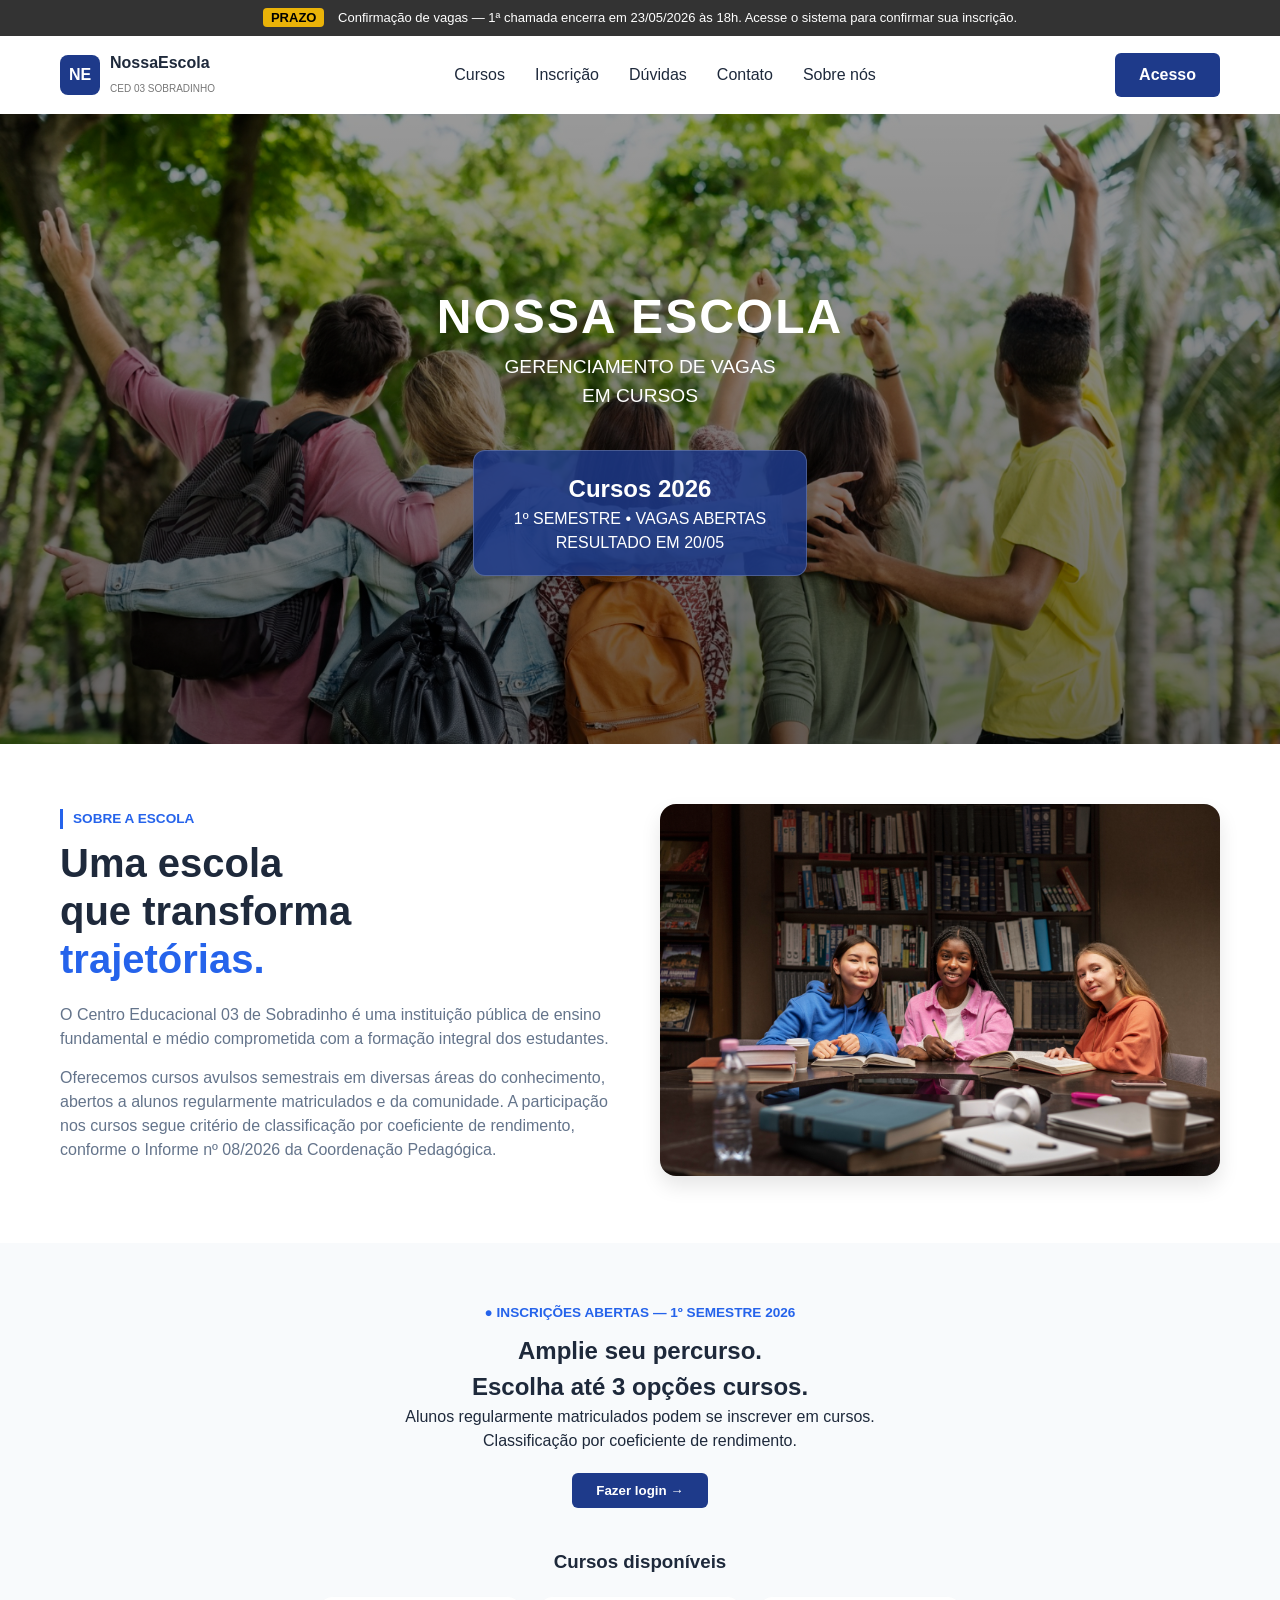
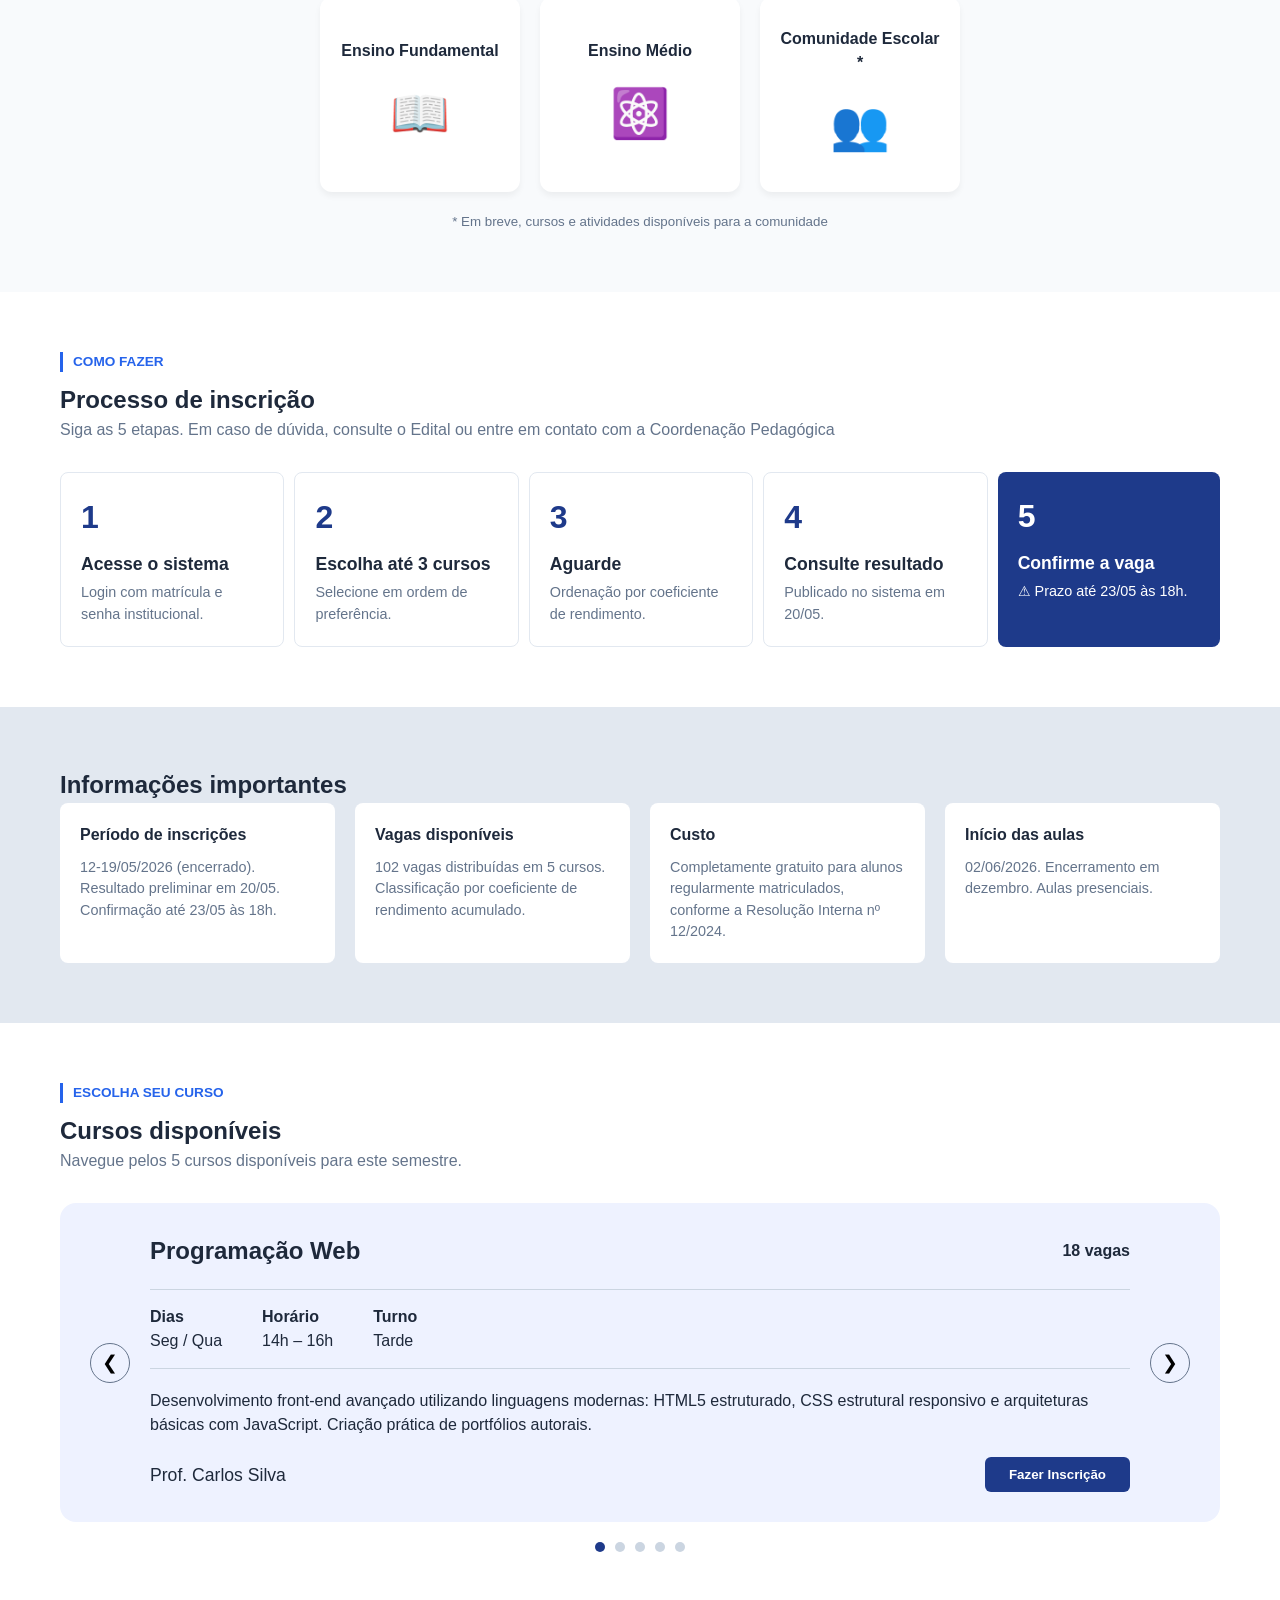
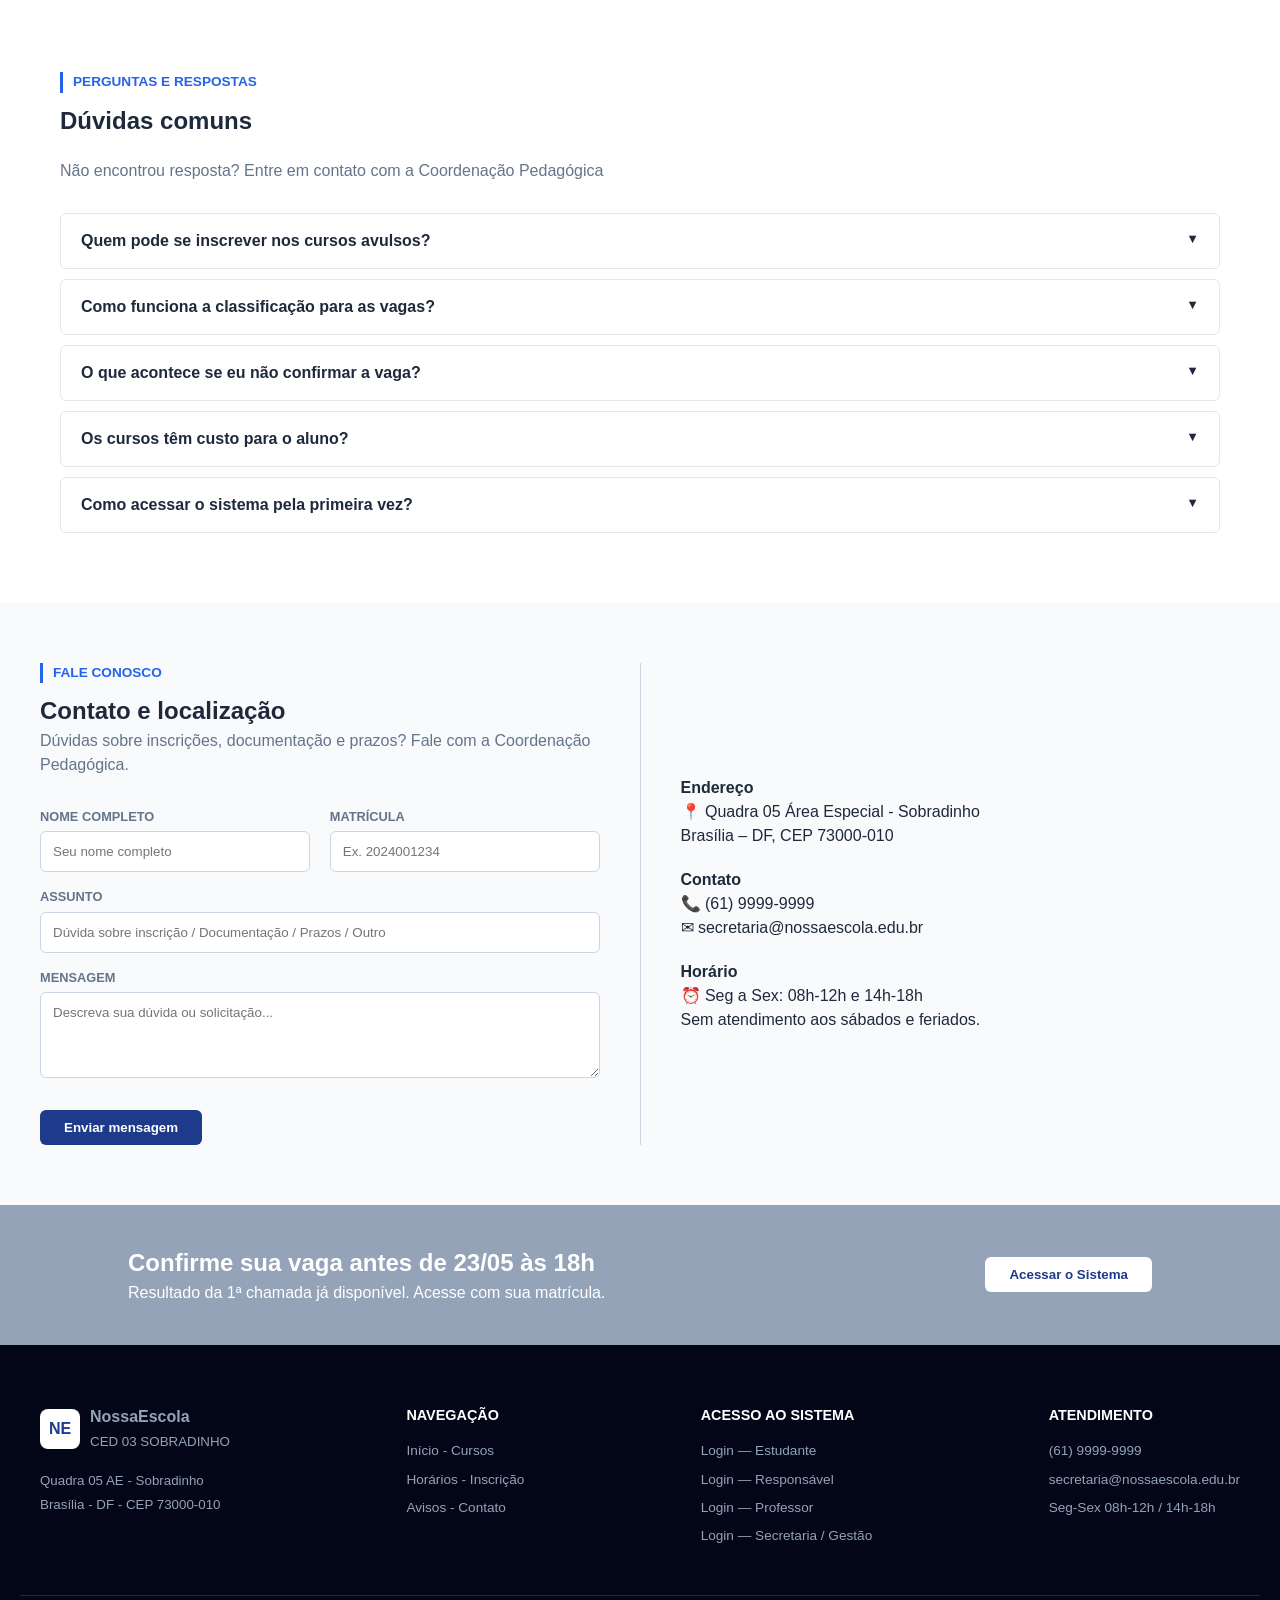
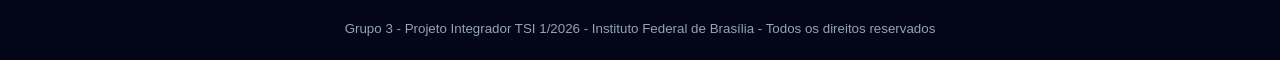
==== index.html @ 869d3a52 "Add files via upload" ====
<!DOCTYPE html>
<html lang="pt-BR">
<head>
    <meta charset="UTF-8">
    <meta name="viewport" content="width=device-width, initial-scale=1.0">
    <title>Nossa Escola - Landing Page</title>
    <link rel="stylesheet" href="style.css">
</head>
<body>

    <div class="aviso-topo">
        <span class="badge-amarelo">PRAZO</span> Confirmação de vagas — 1ª chamada encerra em 23/05/2026 às 18h. Acesse o sistema para confirmar sua inscrição.
    </div>

    <nav class="menu-geral">
        <div class="logo">
            <div class="logo-icone">NE</div>
            <div class="logo-texto">
                <strong>NossaEscola</strong><br>
                <small class="logo-subtexto">CED 03 SOBRADINHO</small>
            </div>
        </div>
        
        <ul class="menu-principal">
            <li><a href="#">Cursos</a></li>
            <li><a href="#">Inscrição</a></li>
            <li><a href="#">Dúvidas</a></li>
            <li><a href="#">Contato</a></li>
            <li><a href="#">Sobre nós</a></li>
        </ul>
        
        <a href="login.html" class="botao-primario">Acesso</a>
    </nav>

    <header class="hero">
        <h1 class="hero-titulo">NOSSA ESCOLA</h1>
        <p class="hero-subtitulo">GERENCIAMENTO DE VAGAS<br>EM CURSOS</p>
        
        <div class="hero-card">
            <h2>Cursos 2026</h2>
            <p>1º SEMESTRE • VAGAS ABERTAS<br>RESULTADO EM 20/05</p>
        </div>
    </header>

    <section class="sobre-escola">
        <div class="sobre-texto">
            <span class="tag-secao">SOBRE A ESCOLA</span>
            <h2>Uma escola<br>que transforma<br><span class="texto-azul">trajetórias.</span></h2>
            <p>O Centro Educacional 03 de Sobradinho é uma instituição pública de ensino fundamental e médio comprometida com a formação integral dos estudantes.</p>
            <p>Oferecemos cursos avulsos semestrais em diversas áreas do conhecimento, abertos a alunos regularmente matriculados e da comunidade. A participação nos cursos segue critério de classificação por coeficiente de rendimento, conforme o Informe nº 08/2026 da Coordenação Pedagógica.</p>
        </div>
        <div class="sobre-img">
            <img src="2149257236.jpg" alt="Estudantes na biblioteca">
        </div>
    </section>

    <section class="opcoes-cursos">
        <span class="tag-secao tag-centralizada">● INSCRIÇÕES ABERTAS — 1º SEMESTRE 2026</span>
        <h2>Amplie seu percurso.<br>Escolha até 3 opções cursos.</h2>
        <p>Alunos regularmente matriculados podem se inscrever em cursos.<br>Classificação por coeficiente de rendimento.</p>
        <button class="botao-primario espaco-topo">Fazer login →</button>

        <h3 class="titulo-cursos">Cursos disponíveis</h3>
        <div class="lista-opcoes">
            <div class="card-opcao">
                <p>Ensino Fundamental</p>
                <div class="icone-opcao">📖</div>
            </div>
            <div class="card-opcao">
                <p>Ensino Médio</p>
                <div class="icone-opcao">⚛️</div>
            </div>
            <div class="card-opcao">
                <p>Comunidade Escolar *</p>
                <div class="icone-opcao">👥</div>
            </div>
        </div>
        <small class="nota-rodape">* Em breve, cursos e atividades disponíveis para a comunidade</small>
    </section>

    <section class="processo-inscricao">
        <span class="tag-secao">COMO FAZER</span>
        <h2>Processo de inscrição</h2>
        <p class="subtitulo-secao">Siga as 5 etapas. Em caso de dúvida, consulte o Edital ou entre em contato com a Coordenação Pedagógica</p>
        
        <div class="lista-etapas">
            <div class="card-etapa">
                <h2>1</h2>
                <strong>Acesse o sistema</strong>
                <p>Login com matrícula e senha institucional.</p>
            </div>
            <div class="card-etapa">
                <h2>2</h2>
                <strong>Escolha até 3 cursos</strong>
                <p>Selecione em ordem de preferência.</p>
            </div>
            <div class="card-etapa">
                <h2>3</h2>
                <strong>Aguarde</strong>
                <p>Ordenação por coeficiente de rendimento.</p>
            </div>
            <div class="card-etapa">
                <h2>4</h2>
                <strong>Consulte resultado</strong>
                <p>Publicado no sistema em 20/05.</p>
            </div>
            <div class="card-etapa etapa-destaque">
                <h2>5</h2>
                <strong>Confirme a vaga</strong>
                <p>⚠ Prazo até 23/05 às 18h.</p>
            </div>
        </div>
    </section>

    <section class="info-importantes">
        <div class="container">
            <h2 class="titulo-info">Informações importantes</h2>
            <div class="lista-info">
                <div class="card-info">
                    <strong>Período de inscrições</strong>
                    <p>12-19/05/2026 (encerrado). Resultado preliminar em 20/05. Confirmação até 23/05 às 18h.</p>
                </div>
                <div class="card-info">
                    <strong>Vagas disponíveis</strong>
                    <p>102 vagas distribuídas em 5 cursos. Classificação por coeficiente de rendimento acumulado.</p>
                </div>
                <div class="card-info">
                    <strong>Custo</strong>
                    <p>Completamente gratuito para alunos regularmente matriculados, conforme a Resolução Interna nº 12/2024.</p>
                </div>
                <div class="card-info">
                    <strong>Início das aulas</strong>
                    <p>02/06/2026. Encerramento em dezembro. Aulas presenciais.</p>
                </div>
            </div>
        </div>
    </section>

    <section class="cursos-disponiveis">
        <span class="tag-secao">ESCOLHA SEU CURSO</span>
        <h2>Cursos disponíveis</h2>
        <p class="subtitulo-secao">Navegue pelos 5 cursos disponíveis para este semestre.</p>

        <div class="carrossel">
            <button class="botao-circular">❮</button>
            
            <div class="detalhe-curso">
                <div class="cabecalho-curso">
                    <h2>Programação Web</h2>
                    <strong>18 vagas</strong>
                </div>
                
                <div class="info-tecnica">
                    <div class="info-item">
                        <strong>Dias</strong>
                        <p>Seg / Qua</p>
                    </div>
                    <div class="info-item">
                        <strong>Horário</strong>
                        <p>14h – 16h</p>
                    </div>
                    <div class="info-item">
                        <strong>Turno</strong>
                        <p>Tarde</p>
                    </div>
                </div>

                <p class="descricao-curso">Desenvolvimento front-end avançado utilizando linguagens modernas: HTML5 estruturado, CSS estrutural responsivo e arquiteturas básicas com JavaScript. Criação prática de portfólios autorais.</p>
                
                <div class="rodape-curso">
                    <span class="nome-professor">Prof. Carlos Silva</span>
                    <button class="botao-primario">Fazer Inscrição</button>
                </div>
            </div>

            <button class="botao-circular">❯</button>
        </div>
        
        <div class="carrossel-pontos">
            <span class="ponto ativo"></span>
            <span class="ponto"></span>
            <span class="ponto"></span>
            <span class="ponto"></span>
            <span class="ponto"></span>
        </div>
    </section>

    <section class="duvidas-comuns">
        <span class="tag-secao">PERGUNTAS E RESPOSTAS</span>
        <h2 class="titulo-duvidas">Dúvidas comuns</h2>
        <p class="subtitulo-secao">Não encontrou resposta? Entre em contato com a Coordenação Pedagógica</p>

        <div class="lista-duvidas">
            <details>
                <summary>Quem pode se inscrever nos cursos avulsos?</summary>
                <p>Alunos regularmente matriculados em qualquer curso do Instituto, desde que cumpridos os pré-requisitos de cada disciplina.</p>
            </details>
            <details>
                <summary>Como funciona a classificação para as vagas?</summary>
                <p>A classificação é baseada no coeficiente de rendimento do estudante.</p>
            </details>
            <details>
                <summary>O que acontece se eu não confirmar a vaga?</summary>
                <p>A vaga será repassada para o próximo aluno na lista de espera.</p>
            </details>
            <details>
                <summary>Os cursos têm custo para o aluno?</summary>
                <p>Não, são totalmente gratuitos.</p>
            </details>
            <details>
                <summary>Como acessar o sistema pela primeira vez?</summary>
                <p>Utilize sua matrícula e a senha padrão fornecida pela secretaria.</p>
            </details>
        </div>
    </section>

    <section class="secao-contato">
        <div class="contato-container">
            <div class="formulario-contato">
                <span class="tag-secao">FALE CONOSCO</span>
                <h2>Contato e localização</h2>
                <p class="subtitulo-secao">Dúvidas sobre inscrições, documentação e prazos? Fale com a Coordenação Pedagógica.</p>
                
                <form>
                    <div class="linha-dupla">
                        <div class="campo">
                            <label>NOME COMPLETO</label>
                            <input type="text" placeholder="Seu nome completo">
                        </div>
                        <div class="campo">
                            <label>MATRÍCULA</label>
                            <input type="text" placeholder="Ex. 2024001234">
                        </div>
                    </div>
                    
                    <div class="campo">
                        <label>ASSUNTO</label>
                        <input type="text" placeholder="Dúvida sobre inscrição / Documentação / Prazos / Outro">
                    </div>
                    
                    <div class="campo">
                        <label>MENSAGEM</label>
                        <textarea rows="4" placeholder="Descreva sua dúvida ou solicitação..."></textarea>
                    </div>
                    
                    <button type="button" class="botao-primario botao-enviar">Enviar mensagem</button>
                </form>
            </div>
            
            <div class="endereco-contato">
                <strong>Endereço</strong>
                <p>📍 Quadra 05 Área Especial - Sobradinho<br>Brasília – DF, CEP 73000-010</p>
                
                <strong class="espaco-topo">Contato</strong>
                <p>📞 (61) 9999-9999<br>✉ secretaria@nossaescola.edu.br</p>
                
                <strong class="espaco-topo">Horário</strong>
                <p>⏰ Seg a Sex: 08h-12h e 14h-18h<br>Sem atendimento aos sábados e feriados.</p>
            </div>
        </div>
    </section>

    <div class="chamada-final">
        <div class="chamada-texto">
            <h2>Confirme sua vaga antes de 23/05 às 18h</h2>
            <p>Resultado da 1ª chamada já disponível. Acesse com sua matrícula.</p>
        </div>
        <button class="botao-branco">Acessar o Sistema</button>
    </div>

    <footer class="rodape-principal">
        <div class="rodape-container">
            <div class="rodape-marca">
                <div class="logo">
                    <div class="logo-icone icone-branco">NE</div>
                    <div class="logo-texto">
                        <strong>NossaEscola</strong><br>
                        <small>CED 03 SOBRADINHO</small>
                    </div>
                </div>
                <p class="endereco-rodape"><small>Quadra 05 AE - Sobradinho<br>Brasília - DF - CEP 73000-010</small></p>
            </div>
            
            <div class="rodape-links">
                <strong>NAVEGAÇÃO</strong>
                <ul>
                    <li><a href="#">Início - Cursos</a></li>
                    <li><a href="#">Horários - Inscrição</a></li>
                    <li><a href="#">Avisos - Contato</a></li>
                </ul>
            </div>

            <div class="rodape-links">
                <strong>ACESSO AO SISTEMA</strong>
                <ul>
                    <li><a href="#">Login — Estudante</a></li>
                    <li><a href="#">Login — Responsável</a></li>
                    <li><a href="#">Login — Professor</a></li>
                    <li><a href="#">Login — Secretaria / Gestão</a></li>
                </ul>
            </div>

            <div class="rodape-links">
                <strong>ATENDIMENTO</strong>
                <ul>
                    <li>(61) 9999-9999</li>
                    <li>secretaria@nossaescola.edu.br</li>
                    <li>Seg-Sex 08h-12h / 14h-18h</li>
                </ul>
            </div>
        </div>
        <div class="rodape-direitos">
            <small>Grupo 3 - Projeto Integrador TSI 1/2026 - Instituto Federal de Brasília - Todos os direitos reservados</small>
        </div>
    </footer>

</body>
</html>
---- style.css ----
/* =========================================
   RESET E CONFIGURAÇÕES GERAIS
========================================= */
* {
    margin: 0;
    padding: 0;
    box-sizing: border-box;
    font-family: 'Segoe UI', Roboto, Helvetica, Arial, sans-serif;
}

:root {
    --azul-primario: #1e3a8a;
    --azul-destaque: #2563eb;
    --fundo-claro: #f8fafc;
    --fundo-cinza: #e2e8f0;
    --texto-escuro: #1e293b;
    --texto-suave: #64748b;
    --branco: #ffffff;
}

body {
    background-color: var(--branco);
    color: var(--texto-escuro);
    line-height: 1.5;
}

/* Utilitários Básicos de Texto e Contêiner */
.container {
    max-width: 1200px;
    margin: 0 auto;
    padding: 0 20px;
}
.texto-azul { color: var(--azul-destaque); }
.espaco-topo { margin-top: 20px; }
.subtitulo-secao { margin-bottom: 30px; color: var(--texto-suave); }

/* =========================================
   BOTÕES E TAGS
========================================= */
.botao-primario {
    background-color: var(--azul-primario);
    color: var(--branco);
    padding: 10px 24px;
    border-radius: 6px;
    border: none;
    font-weight: bold;
    cursor: pointer;
    text-decoration: none;
    display: inline-block;
}

.botao-branco {
    background-color: var(--branco);
    color: var(--azul-primario);
    padding: 10px 24px;
    border-radius: 6px;
    border: none;
    font-weight: bold;
    cursor: pointer;
}

.tag-secao {
    display: block;
    color: var(--azul-destaque);
    font-weight: bold;
    font-size: 0.85rem;
    margin-bottom: 10px;
    text-transform: uppercase;
    border-left: 3px solid var(--azul-destaque);
    padding-left: 10px;
}
.tag-centralizada {
    border-left: none;
    padding-left: 0;
    text-align: center;
}

/* =========================================
   CABEÇALHO E NAVBAR
========================================= */
.aviso-topo {
    background-color: #333;
    color: white;
    text-align: center;
    padding: 8px;
    font-size: 13px;
}
.badge-amarelo {
    background-color: #eab308;
    color: #000;
    padding: 2px 8px;
    border-radius: 4px;
    font-weight: bold;
    margin-right: 10px;
}

.menu-geral {
    display: flex;
    justify-content: space-between;
    align-items: center;
    max-width: 1200px;
    margin: 0 auto;
    padding: 15px 20px;
}

.logo {
    display: flex;
    align-items: center;
    gap: 10px;
}
.logo-icone {
    background-color: var(--azul-primario);
    color: white;
    font-weight: bold;
    width: 40px;
    height: 40px;
    display: flex;
    align-items: center;
    justify-content: center;
    border-radius: 8px;
}
.icone-branco {
    background-color: var(--branco);
    color: var(--azul-primario);
}
.logo-subtexto {
    font-size: 10px;
    color: #777;
}

.menu-principal {
    display: flex;
    gap: 30px;
    list-style: none;
}
.menu-principal a {
    text-decoration: none;
    color: var(--texto-escuro);
    font-weight: 500;
}
.menu-principal a:hover {
    color: var(--azul-destaque);
}

/* =========================================
   HERO SECTION
========================================= */
.hero {
    background: linear-gradient(rgba(0,0,0,0.4), rgba(0,0,0,0.6)), url('46877.jpg') no-repeat center center/cover;
    height: 70vh;
    color: var(--branco);
    display: flex;
    flex-direction: column;
    align-items: center;
    justify-content: center;
    text-align: center;
    padding: 0 20px;
}
.hero-titulo {
    font-size: 3rem;
    font-weight: 800;
    letter-spacing: 2px;
}
.hero-subtitulo {
    font-size: 1.2rem;
    margin-bottom: 40px;
    font-weight: 500;
}
.hero-card {
    background-color: rgba(30, 58, 138, 0.85);
    padding: 20px 40px;
    border-radius: 12px;
    border: 1px solid rgba(255,255,255,0.2);
    display: flex;
    flex-direction: column;
    align-items: center;
}

/* =========================================
   SOBRE A ESCOLA
========================================= */
.sobre-escola {
    display: flex;
    align-items: center;
    gap: 40px;
    padding: 60px 20px;
    max-width: 1200px;
    margin: 0 auto;
}
.sobre-texto { flex: 1; }
.sobre-img { flex: 1; }
.sobre-texto h2 { font-size: 2.5rem; line-height: 1.2; margin-bottom: 20px; }
.sobre-texto p { margin-bottom: 15px; color: var(--texto-suave); }
.sobre-img img { width: 100%; border-radius: 16px; box-shadow: 0 10px 20px rgba(0,0,0,0.1); }

/* =========================================
   OPÇÕES DE CURSOS
========================================= */
.opcoes-cursos {
    background-color: var(--fundo-claro);
    padding: 60px 20px;
    display: flex;
    flex-direction: column;
    align-items: center;
    text-align: center;
}
.titulo-cursos { margin-top: 40px; margin-bottom: 20px; }
.lista-opcoes {
    display: flex;
    justify-content: center;
    gap: 20px;
}
.card-opcao {
    background: var(--branco);
    padding: 30px 20px;
    border-radius: 12px;
    box-shadow: 0 4px 6px rgba(0,0,0,0.05);
    width: 200px;
    display: flex;
    flex-direction: column;
    align-items: center;
    justify-content: center;
}
.card-opcao p { font-weight: 600; margin-bottom: 15px; }
.icone-opcao { font-size: 3rem; }
.nota-rodape { margin-top: 20px; color: var(--texto-suave); display: block; }

/* =========================================
   PROCESSO DE INSCRIÇÃO
========================================= */
.processo-inscricao {
    padding: 60px 20px;
    max-width: 1200px;
    margin: 0 auto;
}
.lista-etapas {
    display: flex;
    gap: 10px;
    margin-top: 30px;
}
.card-etapa {
    background: var(--branco);
    border: 1px solid #e2e8f0;
    padding: 20px;
    border-radius: 8px;
    flex: 1;
}
.card-etapa h2 { font-size: 2rem; margin-bottom: 10px; color: var(--azul-primario); }
.card-etapa strong { display: block; margin-bottom: 5px; font-size: 1.1rem; }
.card-etapa p { font-size: 0.9rem; color: var(--texto-suave); }
.etapa-destaque {
    background-color: var(--azul-primario);
    color: var(--branco);
    border: none;
}
.etapa-destaque h2, .etapa-destaque p { color: var(--branco); }

/* =========================================
   INFORMAÇÕES IMPORTANTES
========================================= */
.info-importantes {
    background-color: var(--fundo-cinza);
    padding: 60px 20px;
}
.titulo-info { margin-bottom: 30px; max-width: 1200px; margin: 0 auto; }
.lista-info {
    display: flex;
    gap: 20px;
    flex-wrap: wrap;
    max-width: 1200px;
    margin: 0 auto;
}
.card-info {
    background: var(--branco);
    padding: 20px;
    border-radius: 8px;
    flex: 1;
    min-width: 220px;
}
.card-info strong { display: block; margin-bottom: 10px; }
.card-info p { font-size: 0.9rem; color: var(--texto-suave); }

/* =========================================
   CARROSSEL DE CURSOS
========================================= */
.cursos-disponiveis {
    padding: 60px 20px;
    max-width: 1200px;
    margin: 0 auto;
}
.carrossel {
    background: #Eef2ff;
    border-radius: 16px;
    padding: 30px;
    display: flex;
    align-items: center;
    gap: 20px;
}
.botao-circular {
    width: 40px; height: 40px;
    border-radius: 50%;
    border: 1px solid var(--texto-suave);
    background: transparent;
    cursor: pointer;
    font-size: 1.2rem;
    display: flex; align-items: center; justify-content: center;
}
.botao-circular:hover { background: var(--branco); }
.detalhe-curso {
    flex: 1;
    display: flex;
    flex-direction: column;
}
.cabecalho-curso {
    display: flex;
    justify-content: space-between;
    align-items: center;
    margin-bottom: 20px;
}
.info-tecnica {
    display: flex;
    gap: 40px;
    border-top: 1px solid #cbd5e1;
    border-bottom: 1px solid #cbd5e1;
    padding: 15px 0;
    margin-bottom: 20px;
}
.descricao-curso { margin-bottom: 20px; }
.rodape-curso {
    display: flex;
    justify-content: space-between;
    align-items: center;
    margin-top: auto;
}
.nome-professor { font-size: 1.1em; }
.carrossel-pontos {
    display: flex;
    justify-content: center;
    gap: 10px;
    margin-top: 20px;
}
.ponto {
    width: 10px; height: 10px;
    background: #cbd5e1;
    border-radius: 50%;
    display: inline-block;
}
.ponto.ativo { background: var(--azul-primario); }

/* =========================================
   DÚVIDAS COMUNS (FAQ)
========================================= */
.duvidas-comuns {
    padding: 60px 20px;
    max-width: 1200px;
    margin: 0 auto;
}
.titulo-duvidas { margin-bottom: 20px; }
.lista-duvidas details {
    background: var(--branco);
    border: 1px solid #e2e8f0;
    margin-bottom: 10px;
    border-radius: 6px;
}
.lista-duvidas summary {
    padding: 15px 20px;
    font-weight: 600;
    cursor: pointer;
    list-style: none;
    display: flex;
    justify-content: space-between;
}
.lista-duvidas summary::-webkit-details-marker { display: none; }
.lista-duvidas summary::after { content: "▼"; font-size: 0.8rem; }
.lista-duvidas details[open] summary::after { content: "▲"; }
.lista-duvidas p {
    padding: 0 20px 20px 20px;
    color: var(--texto-suave);
    border-top: 1px solid #e2e8f0;
    margin-top: 10px;
    padding-top: 15px;
}

/* =========================================
   CONTATO
========================================= */
.secao-contato {
    background-color: var(--fundo-claro);
    padding: 60px 20px;
}
.contato-container {
    display: flex;
    gap: 40px;
    max-width: 1200px;
    margin: 0 auto;
}
.formulario-contato { flex: 1; }
.formulario-contato form {
    display: flex;
    flex-direction: column;
    gap: 15px;
}
.linha-dupla { display: flex; gap: 20px; }
.campo { flex: 1; }
.campo label {
    display: block;
    font-size: 0.8rem;
    font-weight: bold;
    margin-bottom: 5px;
    color: var(--texto-suave);
}
.campo input, .campo textarea {
    width: 100%;
    padding: 12px;
    border: 1px solid #cbd5e1;
    border-radius: 6px;
    font-family: inherit;
}
.botao-enviar { width: fit-content; margin-top: 10px; }
.endereco-contato {
    flex: 1;
    display: flex;
    flex-direction: column;
    justify-content: center;
    padding-left: 40px;
    border-left: 1px solid #cbd5e1;
}

/* =========================================
   FOOTER
========================================= */
.chamada-final {
    background-color: #94a3b8;
    padding: 40px 10%;
    color: white;
    display: flex;
    justify-content: space-between;
    align-items: center;
}
.rodape-principal {
    background-color: #020617;
    color: #94a3b8;
    padding: 60px 20px 20px 20px;
}
.rodape-container {
    display: flex;
    justify-content: space-between;
    flex-wrap: wrap;
    gap: 30px;
    max-width: 1200px;
    margin: 0 auto;
}
.rodape-marca { margin-bottom: 20px; }
.endereco-rodape { margin-top: 15px; }
.rodape-links strong { color: var(--branco); margin-bottom: 15px; display: block; font-size: 0.9rem; }
.rodape-links ul { list-style: none; }
.rodape-links li { margin-bottom: 8px; font-size: 0.85rem; }
.rodape-links a { color: #94a3b8; text-decoration: none; }
.rodape-links a:hover { color: var(--branco); }
.rodape-direitos {
    border-top: 1px solid #1e293b;
    padding-top: 20px;
    margin-top: 40px;
    text-align: center;
}

/* =========================================
PÁGINA DE LOGIN EXCLUSIVA
========================================= */
.pagina-login-bg {
background: url('13425.jpg') no-repeat center center fixed;
background-size: cover;
min-height: 100vh;
display: flex;
flex-direction: column;
margin: 0;
}

.topo-login {
display: flex;
justify-content: space-between;
align-items: center;
padding: 15px 40px;
background-color: #0f172a;
}

/* Espaçador invisível para centralizar a logo perfeitamente */
.topo-login::after {
content: "";
width: 120px;
}

.botao-voltar-login {
color: #ffffff;
text-decoration: none;
font-size: 0.85rem;
border: 1px solid rgba(255, 255, 255, 0.4);
padding: 8px 16px;
border-radius: 6px;
transition: background-color 0.2s;
}
.botao-voltar-login:hover {
background-color: rgba(255, 255, 255, 0.1);
}

.logo-login-centro {
display: flex;
align-items: center;
gap: 10px;
color: #ffffff;
}
.logo-icone-login {
background-color: #3b82f6;
color: white;
font-weight: bold;
width: 32px;
height: 32px;
display: flex;
align-items: center;
justify-content: center;
border-radius: 6px;
font-size: 0.9rem;
}
.logo-texto-login {
display: flex;
flex-direction: column;
line-height: 1.1;
}
.logo-texto-login strong {
font-size: 1.1rem;
letter-spacing: 0.5px;
}
.logo-texto-login small {
font-size: 0.6rem;
color: #94a3b8;
letter-spacing: 1px;
}

.login-wrapper {
flex: 1;
display: flex;
align-items: center;
justify-content: center;
padding: 20px;
}

.card-login-glass {
background: rgba(248, 250, 252, 0.85);
backdrop-filter: blur(12px);
-webkit-backdrop-filter: blur(12px);
border: 1px solid rgba(255, 255, 255, 0.6);
border-radius: 24px;
padding: 40px;
width: 100%;
max-width: 500px;
box-shadow: 0 20px 40px rgba(0, 0, 0, 0.2);
text-align: center;
}

.card-login-glass h2 {
color: #0f172a;
font-size: 1.6rem;
margin-bottom: 5px;
}

.card-login-glass > p {
color: #64748b;
font-size: 0.85rem;
margin-bottom: 25px;
}

.form-login {
display: flex;
flex-direction: column;
gap: 15px;
text-align: left;
margin-bottom: 25px;
}

.form-login label {
font-size: 0.85rem;
font-weight: 600;
color: #1e293b;
margin-bottom: 5px;
display: block;
}

.form-login input {
width: 100%;
padding: 12px 15px;
border-radius: 8px;
border: 1px solid #cbd5e1;
background: rgba(255, 255, 255, 0.7);
outline: none;
font-family: inherit;
transition: border-color 0.2s, background 0.2s;
}
.form-login input:focus {
border-color: #3b82f6;
background: #ffffff;
}

.btn-entrar-login {
background-color: #1e3a8a;
color: #ffffff;
border: none;
padding: 14px;
border-radius: 8px;
font-weight: bold;
font-size: 1rem;
cursor: pointer;
margin-top: 5px;
transition: background-color 0.2s;
}
.btn-entrar-login:hover {
background-color: #172a6b;
}

.divisor-login {
font-size: 0.85rem;
color: #475569;
margin-bottom: 15px;
font-weight: 500;
}

.grid-botoes-demo {
display: grid;
grid-template-columns: 1fr 1fr;
gap: 15px;
margin-bottom: 25px;
}

.btn-demo {
background: rgba(255, 255, 255, 0.6);
border: 1px solid #cbd5e1;
border-radius: 12px;
padding: 15px 10px;
text-decoration: none;
display: flex;
flex-direction: column;
align-items: center;
transition: transform 0.2s, background 0.2s, box-shadow 0.2s;
}
.btn-demo:hover {
background: #ffffff;
transform: translateY(-2px);
box-shadow: 0 4px 10px rgba(0,0,0,0.05);
}

.btn-demo-cabecalho {
display: flex;
align-items: center;
gap: 8px;
margin-bottom: 5px;
}

.btn-demo-icone {
font-size: 1.1rem;
}

.btn-demo strong {
font-size: 0.85rem;
color: #0f172a;
}

.btn-demo span {
font-size: 0.65rem;
color: #64748b;
text-align: center;
line-height: 1.3;
}

.senha-demo-texto {
font-size: 0.75rem;
color: #94a3b8;
}
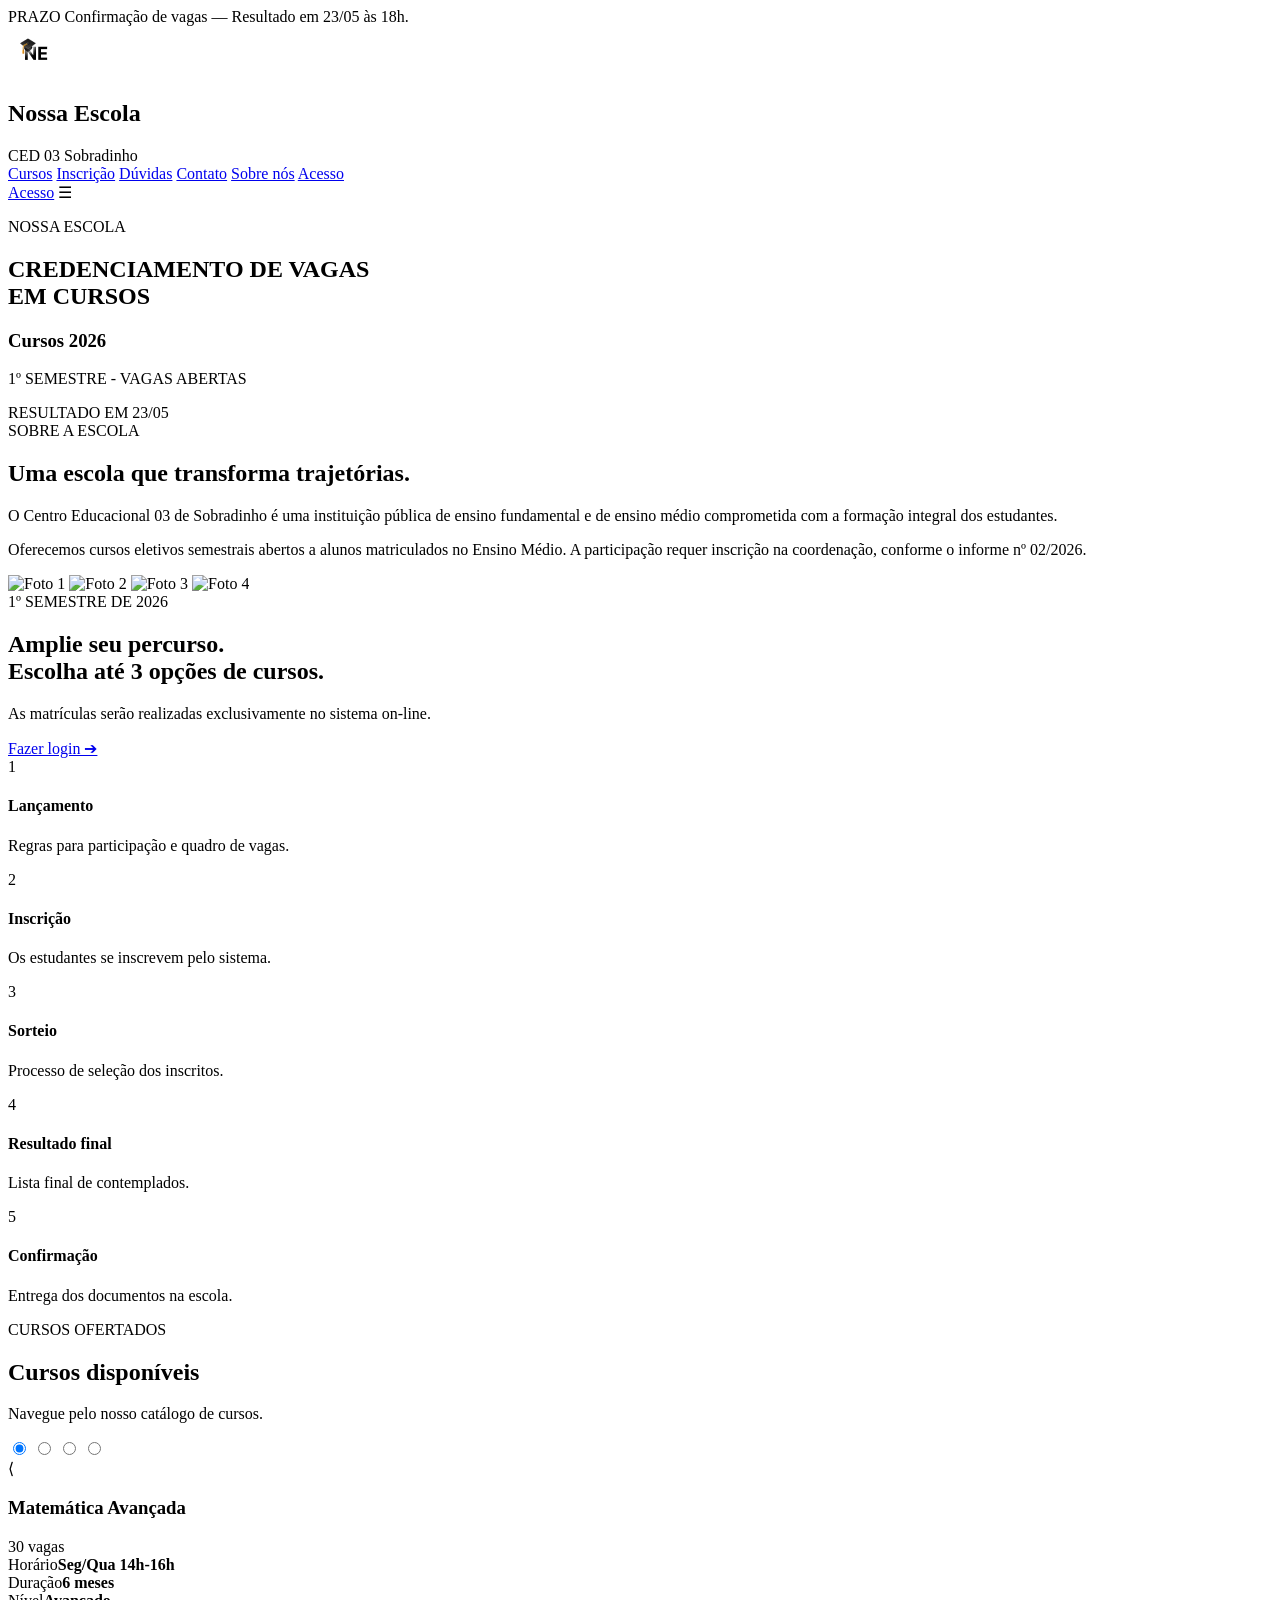
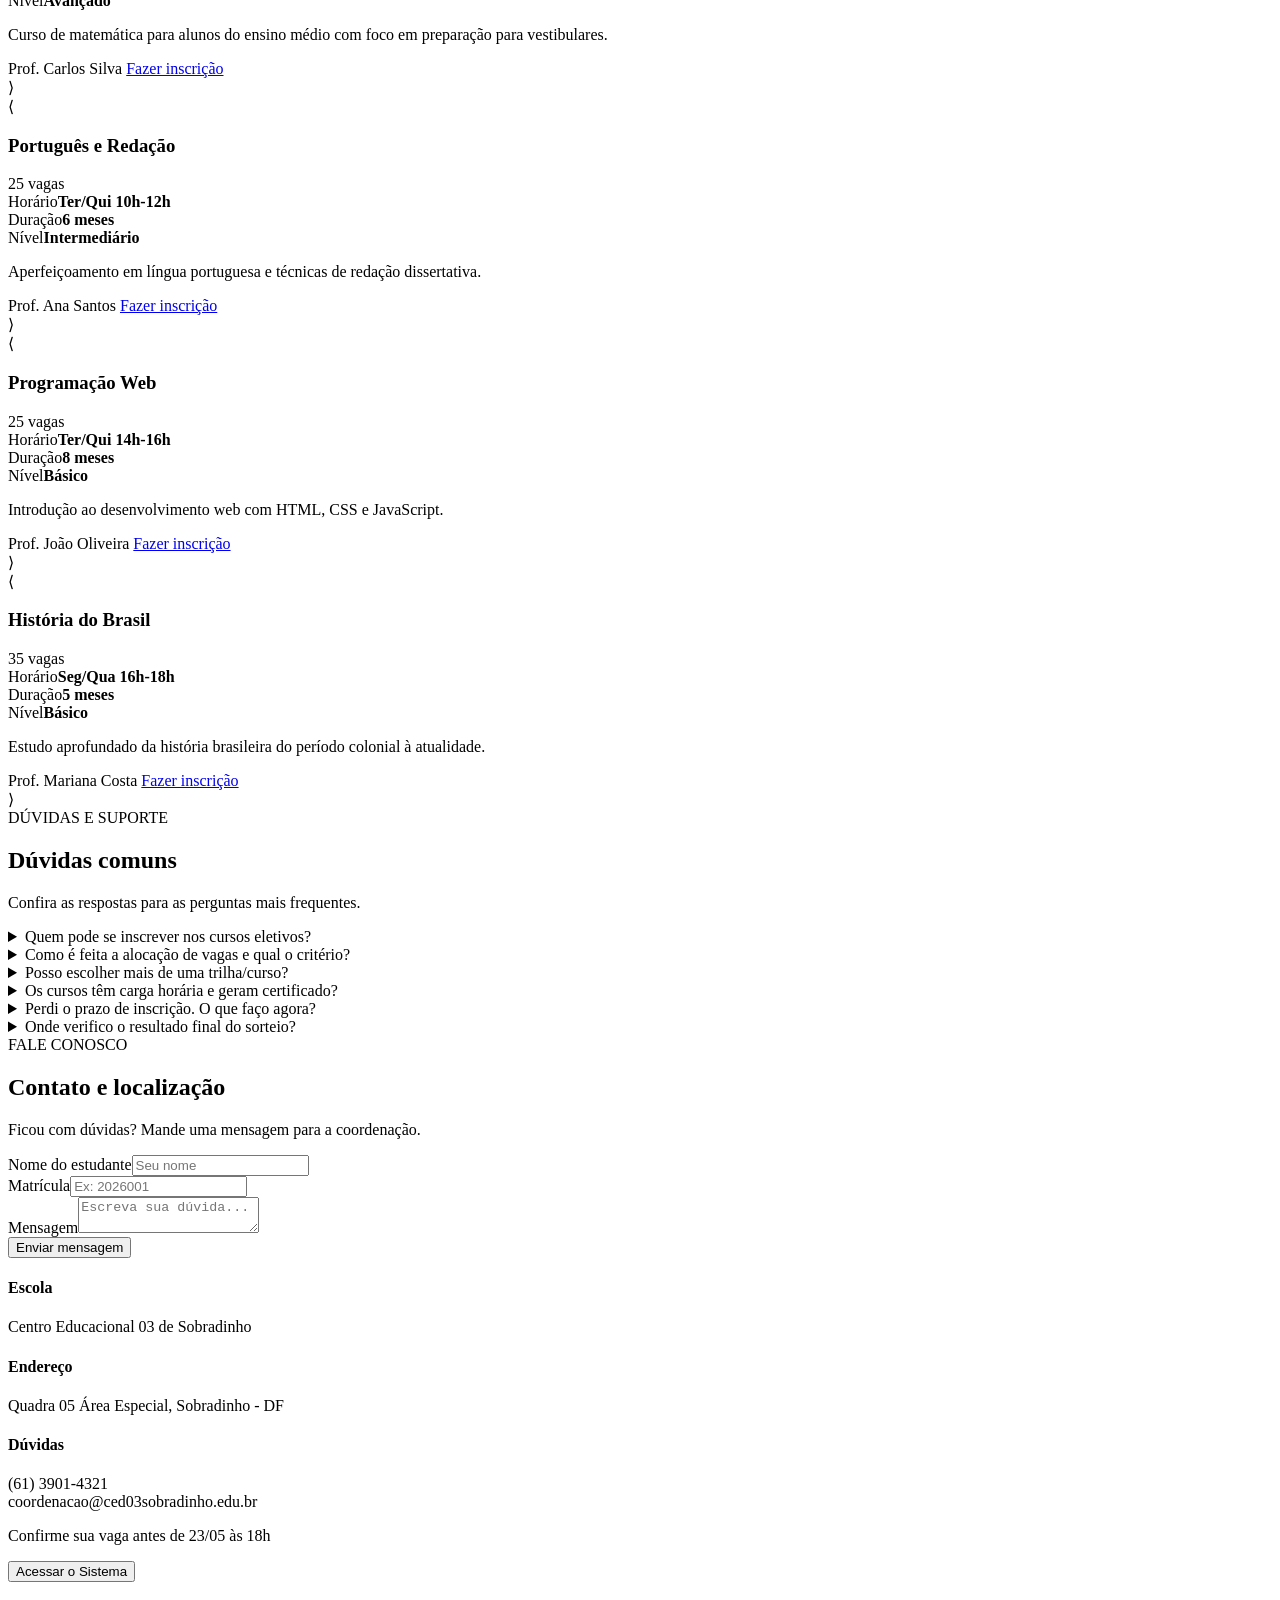
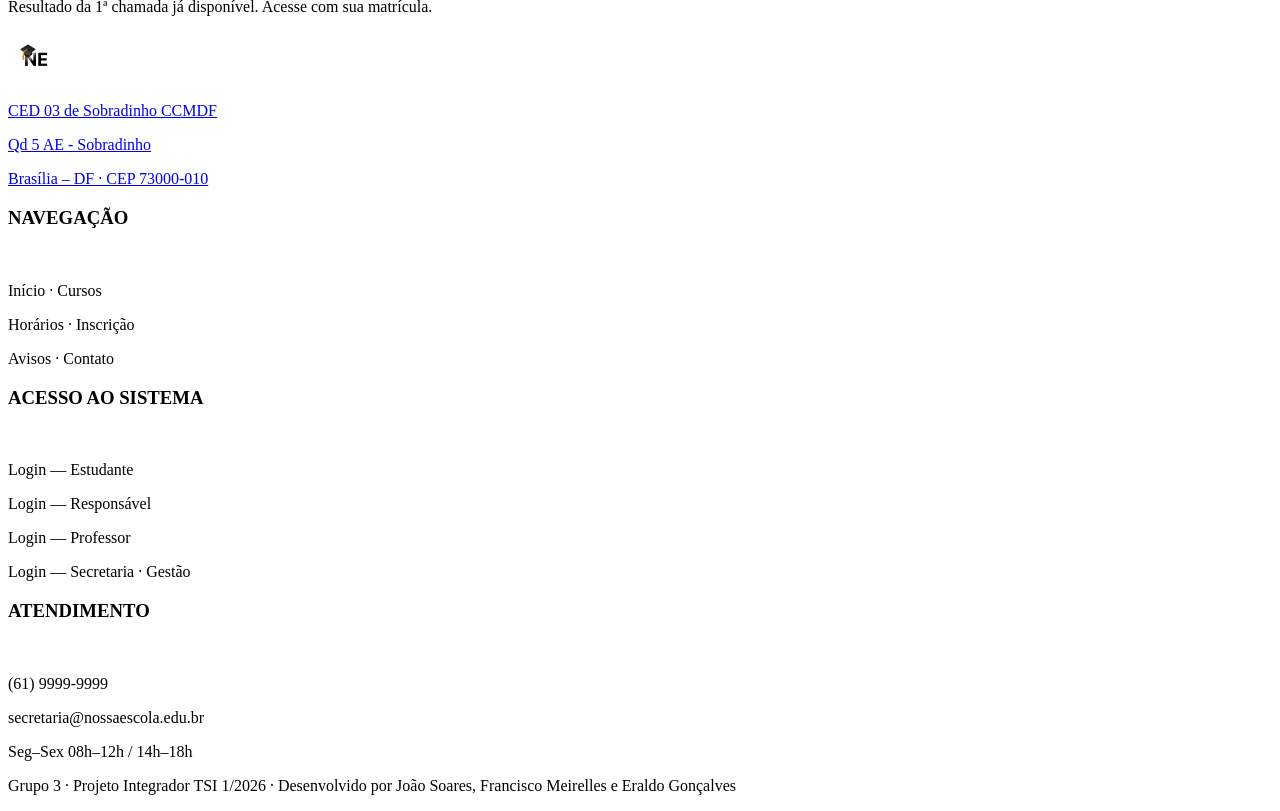
==== commit 8b6411cd: "Add files via upload" ====
--- a/index.html
+++ b/index.html
@@ -1,318 +1,348 @@
 <!DOCTYPE html>
-<html lang="pt-BR">
+<html lang="pt-br">
 <head>
     <meta charset="UTF-8">
     <meta name="viewport" content="width=device-width, initial-scale=1.0">
-    <title>Nossa Escola - Landing Page</title>
-    <link rel="stylesheet" href="style.css">
+    <meta name="author" content="PI 2026 - GRUPO 03">
+    <meta name="description"  content="Sistema de gerenciamento de vagas e cursos">
+    <title>Nossa Escola</title>
+    <link rel="stylesheet" href="css/style.css">
+    
 </head>
+
 <body>
-
-    <div class="aviso-topo">
-        <span class="badge-amarelo">PRAZO</span> Confirmação de vagas — 1ª chamada encerra em 23/05/2026 às 18h. Acesse o sistema para confirmar sua inscrição.
+    <div id="alerta-topo">
+        <span class="aviso-prazo">PRAZO</span>
+        <span class="texto-alerta">Confirmação de vagas — Resultado em 23/05 às 18h.</span>
     </div>
 
-    <nav class="menu-geral">
-        <div class="logo">
-            <div class="logo-icone">NE</div>
-            <div class="logo-texto">
-                <strong>NossaEscola</strong><br>
-                <small class="logo-subtexto">CED 03 SOBRADINHO</small>
-            </div>
-        </div>
-        
-        <ul class="menu-principal">
-            <li><a href="#">Cursos</a></li>
-            <li><a href="#">Inscrição</a></li>
-            <li><a href="#">Dúvidas</a></li>
-            <li><a href="#">Contato</a></li>
-            <li><a href="#">Sobre nós</a></li>
-        </ul>
-        
-        <a href="login.html" class="botao-primario">Acesso</a>
-    </nav>
-
-    <header class="hero">
-        <h1 class="hero-titulo">NOSSA ESCOLA</h1>
-        <p class="hero-subtitulo">GERENCIAMENTO DE VAGAS<br>EM CURSOS</p>
-        
-        <div class="hero-card">
-            <h2>Cursos 2026</h2>
-            <p>1º SEMESTRE • VAGAS ABERTAS<br>RESULTADO EM 20/05</p>
-        </div>
+    <header>
+        <nav class="nav-principal">
+            <input type="checkbox" id="check-menu" style="display: none;">
+            <div class="logo">
+                <img src="IMG/LOGO.png" alt="Logo CED 03" class="logo-img">
+                <div class="logo-texto">
+                    <h1>Nossa Escola</h1>
+                    <span>CED 03 Sobradinho</span>
+                </div>
+            </div>
+            <div id="menu-principal" class="menu">
+                <a href="#cursos">Cursos</a>
+                <a href="#inscricao">Inscrição</a>
+                <a href="#duvidas">Dúvidas</a>
+                <a href="#contato">Contato</a>
+                <a href="#sobre">Sobre nós</a>
+                <a href="login.html" class="btn btn-primario btn-acesso-mobile">Acesso</a>
+            </div>
+            <div class="acoes-menu">
+                <a href="login.html" class="btn btn-primario btn-acesso">Acesso</a>
+                <label for="check-menu" id="botao-menu">☰</label>
+            </div>
+        </nav>
     </header>
 
-    <section class="sobre-escola">
-        <div class="sobre-texto">
-            <span class="tag-secao">SOBRE A ESCOLA</span>
-            <h2>Uma escola<br>que transforma<br><span class="texto-azul">trajetórias.</span></h2>
-            <p>O Centro Educacional 03 de Sobradinho é uma instituição pública de ensino fundamental e médio comprometida com a formação integral dos estudantes.</p>
-            <p>Oferecemos cursos avulsos semestrais em diversas áreas do conhecimento, abertos a alunos regularmente matriculados e da comunidade. A participação nos cursos segue critério de classificação por coeficiente de rendimento, conforme o Informe nº 08/2026 da Coordenação Pedagógica.</p>
-        </div>
-        <div class="sobre-img">
-            <img src="2149257236.jpg" alt="Estudantes na biblioteca">
-        </div>
-    </section>
-
-    <section class="opcoes-cursos">
-        <span class="tag-secao tag-centralizada">● INSCRIÇÕES ABERTAS — 1º SEMESTRE 2026</span>
-        <h2>Amplie seu percurso.<br>Escolha até 3 opções cursos.</h2>
-        <p>Alunos regularmente matriculados podem se inscrever em cursos.<br>Classificação por coeficiente de rendimento.</p>
-        <button class="botao-primario espaco-topo">Fazer login →</button>
-
-        <h3 class="titulo-cursos">Cursos disponíveis</h3>
-        <div class="lista-opcoes">
-            <div class="card-opcao">
-                <p>Ensino Fundamental</p>
-                <div class="icone-opcao">📖</div>
-            </div>
-            <div class="card-opcao">
-                <p>Ensino Médio</p>
-                <div class="icone-opcao">⚛️</div>
-            </div>
-            <div class="card-opcao">
-                <p>Comunidade Escolar *</p>
-                <div class="icone-opcao">👥</div>
-            </div>
-        </div>
-        <small class="nota-rodape">* Em breve, cursos e atividades disponíveis para a comunidade</small>
-    </section>
-
-    <section class="processo-inscricao">
-        <span class="tag-secao">COMO FAZER</span>
-        <h2>Processo de inscrição</h2>
-        <p class="subtitulo-secao">Siga as 5 etapas. Em caso de dúvida, consulte o Edital ou entre em contato com a Coordenação Pedagógica</p>
-        
-        <div class="lista-etapas">
-            <div class="card-etapa">
-                <h2>1</h2>
-                <strong>Acesse o sistema</strong>
-                <p>Login com matrícula e senha institucional.</p>
-            </div>
-            <div class="card-etapa">
-                <h2>2</h2>
-                <strong>Escolha até 3 cursos</strong>
-                <p>Selecione em ordem de preferência.</p>
-            </div>
-            <div class="card-etapa">
-                <h2>3</h2>
-                <strong>Aguarde</strong>
-                <p>Ordenação por coeficiente de rendimento.</p>
-            </div>
-            <div class="card-etapa">
-                <h2>4</h2>
-                <strong>Consulte resultado</strong>
-                <p>Publicado no sistema em 20/05.</p>
-            </div>
-            <div class="card-etapa etapa-destaque">
-                <h2>5</h2>
-                <strong>Confirme a vaga</strong>
-                <p>⚠ Prazo até 23/05 às 18h.</p>
-            </div>
-        </div>
-    </section>
-
-    <section class="info-importantes">
+    <section id="hero">
+        <div class="container text-center">
+            <p class="hero-subtitulo">NOSSA ESCOLA</p>
+            <h2 class="hero-titulo">CREDENCIAMENTO DE VAGAS<br>EM CURSOS</h2>
+            <div class="hero-card">
+                <h3>Cursos 2026</h3>
+                <p>1º SEMESTRE - VAGAS ABERTAS</p>
+                <span class="hero-card-destaque">RESULTADO EM 23/05</span>
+            </div>
+        </div>
+    </section>
+
+    <main id="sobre" class="secao-padrao">
+        <div class="container sobre-container">
+            <div class="sobre-texto">
+                <span class="tagline-azul">SOBRE A ESCOLA</span>
+                <h2 class="titulo-secao">Uma escola que transforma trajetórias.</h2>
+                <p class="subtexto-secao">
+                    O Centro Educacional 03 de Sobradinho é uma instituição pública de ensino fundamental 
+                    e de ensino médio comprometida com a formação integral dos estudantes.
+                </p>
+                <p class="subtexto-secao">
+                    Oferecemos cursos eletivos semestrais abertos a alunos matriculados no Ensino Médio. 
+                    A participação requer inscrição na coordenação, conforme o informe nº 02/2026.
+                </p>
+            </div>
+            <div class="sobre-carrossel">
+                <div class="carrossel-container">
+                    <img src="img/main-1.jpg" alt="Foto 1" class="carrossel-foto ativo">
+                    <img src="img/main-2.jpg" alt="Foto 2" class="carrossel-foto">
+                    <img src="img/main-3.jpg" alt="Foto 3" class="carrossel-foto">
+                    <img src="img/main-4.jpg" alt="Foto 4" class="carrossel-foto">
+                </div>
+            </div>
+        </div>
+    </main>
+
+   <section id="amplie-inscricao" class="secao-padrao bg-claro">
+        <div class="container text-center">
+            
+            <span class="tagline-azul">1º SEMESTRE DE 2026</span>
+            <h2 class="titulo-secao">Amplie seu percurso.<br>Escolha até 3 opções de cursos.</h2>
+            <p class="subtexto-secao">As matrículas serão realizadas exclusivamente no sistema on-line.</p>
+            
+            <a href="login.html" class="btn btn-primario" style="margin-bottom: 50px;">Fazer login ➔</a>
+
+            <div class="grid-cards" style="text-align: left;">
+                <div class="card-padrao">
+                    <div class="numero-passo">1</div>
+                    <h4>Lançamento</h4>
+                    <p>Regras para participação e quadro de vagas.</p>
+                </div>
+                
+                <div class="card-padrao">
+                    <div class="numero-passo">2</div>
+                    <h4>Inscrição</h4>
+                    <p>Os estudantes se inscrevem pelo sistema.</p>
+                </div>
+                
+                <div class="card-padrao">
+                    <div class="numero-passo">3</div>
+                    <h4>Sorteio</h4>
+                    <p>Processo de seleção dos inscritos.</p>
+                </div>
+                
+                <div class="card-padrao">
+                    <div class="numero-passo">4</div>
+                    <h4>Resultado final</h4>
+                    <p>Lista final de contemplados.</p>
+                </div>
+                
+                <div class="card-padrao passo-destaque">
+                    <div class="numero-passo">5</div>
+                    <h4>Confirmação</h4>
+                    <p>Entrega dos documentos na escola.</p>
+                </div>
+            </div>
+
+        </div>
+    </section>
+
+    <section id="cursos" class="secao-padrao">
         <div class="container">
-            <h2 class="titulo-info">Informações importantes</h2>
-            <div class="lista-info">
-                <div class="card-info">
-                    <strong>Período de inscrições</strong>
-                    <p>12-19/05/2026 (encerrado). Resultado preliminar em 20/05. Confirmação até 23/05 às 18h.</p>
-                </div>
-                <div class="card-info">
-                    <strong>Vagas disponíveis</strong>
-                    <p>102 vagas distribuídas em 5 cursos. Classificação por coeficiente de rendimento acumulado.</p>
-                </div>
-                <div class="card-info">
-                    <strong>Custo</strong>
-                    <p>Completamente gratuito para alunos regularmente matriculados, conforme a Resolução Interna nº 12/2024.</p>
-                </div>
-                <div class="card-info">
-                    <strong>Início das aulas</strong>
-                    <p>02/06/2026. Encerramento em dezembro. Aulas presenciais.</p>
-                </div>
-            </div>
-        </div>
-    </section>
-
-    <section class="cursos-disponiveis">
-        <span class="tag-secao">ESCOLHA SEU CURSO</span>
-        <h2>Cursos disponíveis</h2>
-        <p class="subtitulo-secao">Navegue pelos 5 cursos disponíveis para este semestre.</p>
-
-        <div class="carrossel">
-            <button class="botao-circular">❮</button>
-            
-            <div class="detalhe-curso">
-                <div class="cabecalho-curso">
-                    <h2>Programação Web</h2>
-                    <strong>18 vagas</strong>
-                </div>
-                
-                <div class="info-tecnica">
-                    <div class="info-item">
-                        <strong>Dias</strong>
-                        <p>Seg / Qua</p>
-                    </div>
-                    <div class="info-item">
-                        <strong>Horário</strong>
-                        <p>14h – 16h</p>
-                    </div>
-                    <div class="info-item">
-                        <strong>Turno</strong>
-                        <p>Tarde</p>
-                    </div>
-                </div>
-
-                <p class="descricao-curso">Desenvolvimento front-end avançado utilizando linguagens modernas: HTML5 estruturado, CSS estrutural responsivo e arquiteturas básicas com JavaScript. Criação prática de portfólios autorais.</p>
-                
-                <div class="rodape-curso">
-                    <span class="nome-professor">Prof. Carlos Silva</span>
-                    <button class="botao-primario">Fazer Inscrição</button>
-                </div>
-            </div>
-
-            <button class="botao-circular">❯</button>
-        </div>
-        
-        <div class="carrossel-pontos">
-            <span class="ponto ativo"></span>
-            <span class="ponto"></span>
-            <span class="ponto"></span>
-            <span class="ponto"></span>
-            <span class="ponto"></span>
-        </div>
-    </section>
-
-    <section class="duvidas-comuns">
-        <span class="tag-secao">PERGUNTAS E RESPOSTAS</span>
-        <h2 class="titulo-duvidas">Dúvidas comuns</h2>
-        <p class="subtitulo-secao">Não encontrou resposta? Entre em contato com a Coordenação Pedagógica</p>
-
-        <div class="lista-duvidas">
-            <details>
-                <summary>Quem pode se inscrever nos cursos avulsos?</summary>
-                <p>Alunos regularmente matriculados em qualquer curso do Instituto, desde que cumpridos os pré-requisitos de cada disciplina.</p>
-            </details>
-            <details>
-                <summary>Como funciona a classificação para as vagas?</summary>
-                <p>A classificação é baseada no coeficiente de rendimento do estudante.</p>
-            </details>
-            <details>
-                <summary>O que acontece se eu não confirmar a vaga?</summary>
-                <p>A vaga será repassada para o próximo aluno na lista de espera.</p>
-            </details>
-            <details>
-                <summary>Os cursos têm custo para o aluno?</summary>
-                <p>Não, são totalmente gratuitos.</p>
-            </details>
-            <details>
-                <summary>Como acessar o sistema pela primeira vez?</summary>
-                <p>Utilize sua matrícula e a senha padrão fornecida pela secretaria.</p>
-            </details>
-        </div>
-    </section>
-
-    <section class="secao-contato">
-        <div class="contato-container">
-            <div class="formulario-contato">
-                <span class="tag-secao">FALE CONOSCO</span>
-                <h2>Contato e localização</h2>
-                <p class="subtitulo-secao">Dúvidas sobre inscrições, documentação e prazos? Fale com a Coordenação Pedagógica.</p>
-                
-                <form>
-                    <div class="linha-dupla">
-                        <div class="campo">
-                            <label>NOME COMPLETO</label>
-                            <input type="text" placeholder="Seu nome completo">
+            <span class="tagline-azul">CURSOS OFERTADOS</span>
+            <h2 class="titulo-secao">Cursos disponíveis</h2>
+            <p class="subtexto-secao">Navegue pelo nosso catálogo de cursos.</p>
+
+            <div class="css-carousel">
+                <input type="radio" name="slider" id="slide-1" checked>
+                <input type="radio" name="slider" id="slide-2">
+                <input type="radio" name="slider" id="slide-3">
+                <input type="radio" name="slider" id="slide-4">
+
+                <div class="carousel-cards">
+                    
+                    <div class="card-wrapper">
+                        <label for="slide-4" class="btn-seta">⟨</label>
+                        <div class="card-detalhe-curso">
+                            <div class="card-topo-curso">
+                                <h3>Matemática Avançada</h3>
+                                <span class="vagas-badge">30 vagas</span>
+                            </div>
+                            <div class="card-grid-info">
+                                <div class="info-item"><span>Horário</span><strong>Seg/Qua 14h-16h</strong></div>
+                                <div class="info-item"><span>Duração</span><strong>6 meses</strong></div>
+                                <div class="info-item"><span>Nível</span><strong>Avançado</strong></div>
+                            </div>
+                            <p class="card-descricao">Curso de matemática para alunos do ensino médio com foco em preparação para vestibulares.</p>
+                            <div class="card-rodape-curso">
+                                <span class="prof-info">Prof. Carlos Silva</span>
+                                <a href="login.html" class="btn btn-primario">Fazer inscrição</a>
+                            </div>
                         </div>
-                        <div class="campo">
-                            <label>MATRÍCULA</label>
-                            <input type="text" placeholder="Ex. 2024001234">
+                        <label for="slide-2" class="btn-seta">⟩</label>
+                    </div>
+
+                    <div class="card-wrapper">
+                        <label for="slide-1" class="btn-seta">⟨</label>
+                        <div class="card-detalhe-curso">
+                            <div class="card-topo-curso">
+                                <h3>Português e Redação</h3>
+                                <span class="vagas-badge">25 vagas</span>
+                            </div>
+                            <div class="card-grid-info">
+                                <div class="info-item"><span>Horário</span><strong>Ter/Qui 10h-12h</strong></div>
+                                <div class="info-item"><span>Duração</span><strong>6 meses</strong></div>
+                                <div class="info-item"><span>Nível</span><strong>Intermediário</strong></div>
+                            </div>
+                            <p class="card-descricao">Aperfeiçoamento em língua portuguesa e técnicas de redação dissertativa.</p>
+                            <div class="card-rodape-curso">
+                                <span class="prof-info">Prof. Ana Santos</span>
+                                <a href="login.html" class="btn btn-primario">Fazer inscrição</a>
+                            </div>
                         </div>
-                    </div>
-                    
-                    <div class="campo">
-                        <label>ASSUNTO</label>
-                        <input type="text" placeholder="Dúvida sobre inscrição / Documentação / Prazos / Outro">
-                    </div>
-                    
-                    <div class="campo">
-                        <label>MENSAGEM</label>
-                        <textarea rows="4" placeholder="Descreva sua dúvida ou solicitação..."></textarea>
-                    </div>
-                    
-                    <button type="button" class="botao-primario botao-enviar">Enviar mensagem</button>
+                        <label for="slide-3" class="btn-seta">⟩</label>
+                    </div>
+
+                    <div class="card-wrapper">
+                        <label for="slide-2" class="btn-seta">⟨</label>
+                        <div class="card-detalhe-curso">
+                            <div class="card-topo-curso">
+                                <h3>Programação Web</h3>
+                                <span class="vagas-badge">25 vagas</span>
+                            </div>
+                            <div class="card-grid-info">
+                                <div class="info-item"><span>Horário</span><strong>Ter/Qui 14h-16h</strong></div>
+                                <div class="info-item"><span>Duração</span><strong>8 meses</strong></div>
+                                <div class="info-item"><span>Nível</span><strong>Básico</strong></div>
+                            </div>
+                            <p class="card-descricao">Introdução ao desenvolvimento web com HTML, CSS e JavaScript.</p>
+                            <div class="card-rodape-curso">
+                                <span class="prof-info">Prof. João Oliveira</span>
+                                <a href="login.html" class="btn btn-primario">Fazer inscrição</a>
+                            </div>
+                        </div>
+                        <label for="slide-4" class="btn-seta">⟩</label>
+                    </div>
+
+                    <div class="card-wrapper">
+                        <label for="slide-3" class="btn-seta">⟨</label>
+                        <div class="card-detalhe-curso">
+                            <div class="card-topo-curso">
+                                <h3>História do Brasil</h3>
+                                <span class="vagas-badge">35 vagas</span>
+                            </div>
+                            <div class="card-grid-info">
+                                <div class="info-item"><span>Horário</span><strong>Seg/Qua 16h-18h</strong></div>
+                                <div class="info-item"><span>Duração</span><strong>5 meses</strong></div>
+                                <div class="info-item"><span>Nível</span><strong>Básico</strong></div>
+                            </div>
+                            <p class="card-descricao">Estudo aprofundado da história brasileira do período colonial à atualidade.</p>
+                            <div class="card-rodape-curso">
+                                <span class="prof-info">Prof. Mariana Costa</span>
+                                <a href="login.html" class="btn btn-primario">Fazer inscrição</a>
+                            </div>
+                        </div>
+                        <label for="slide-1" class="btn-seta">⟩</label>
+                    </div>
+
+                </div>
+                
+                <div class="cursos-dots">
+                    <label for="slide-1" class="dot"></label>
+                    <label for="slide-2" class="dot"></label>
+                    <label for="slide-3" class="dot"></label>
+                    <label for="slide-4" class="dot"></label>
+                </div>
+            </div>
+        </div>
+    </section>
+
+    <section id="duvidas" class="secao-padrao bg-claro2">
+        <div class="container-sm">
+            <span class="tagline-azul">DÚVIDAS E SUPORTE</span>
+            <h2 class="titulo-secao">Dúvidas comuns</h2>
+            <p class="subtexto-secao">Confira as respostas para as perguntas mais frequentes.</p>
+
+            <div class="sanfona-container">
+                <details class="sanfona-item">
+                    <summary class="sanfona-pergunta">Quem pode se inscrever nos cursos eletivos?</summary>
+                    <p class="sanfona-resposta">Apenas alunos regularmente matriculados no Ensino Médio da nossa escola. Estudantes do Ensino Fundamental ou de outras instituições não são elegíveis nesta fase do edital.</p>
+                </details>
+
+                <details class="sanfona-item">
+                    <summary class="sanfona-pergunta">Como é feita a alocação de vagas e qual o critério?</summary>
+                    <p class="sanfona-resposta">A alocação prioriza a ordem de interesse e o rendimento escolar. Caso o número de inscritos supere as vagas de uma turma, o desempate será realizado através de um sorteio eletrônico auditável e transparente.</p>
+                </details>
+
+                <details class="sanfona-item">
+                    <summary class="sanfona-pergunta">Posso escolher mais de uma trilha/curso?</summary>
+                    <p class="sanfona-resposta">Sim. O sistema permite que você selecione até 3 opções distintas, classificando-as em 1ª, 2ª e 3ª opção. Isso aumenta significativamente suas chances de alocação caso sua primeira escolha atinja a capacidade máxima.</p>
+                </details>
+
+                <details class="sanfona-item">
+                    <summary class="sanfona-pergunta">Os cursos têm carga horária e geram certificado?</summary>
+                    <p class="sanfona-resposta">Sim, todos os cursos ofertados possuem carga horária registrada. O certificado será emitido ao final do semestre e anexado ao histórico escolar, exigindo frequência mínima de 75% e nota média superior a 5,0.</p>
+                </details>
+
+                <details class="sanfona-item">
+                    <summary class="sanfona-pergunta">Perdi o prazo de inscrição. O que faço agora?</summary>
+                    <p class="sanfona-resposta">As inscrições fora do prazo estipulado no Edital nº 02/2026 só poderão ser realizadas diretamente na Secretaria da escola, mediante abertura de requerimento e análise da existência de vagas residuais.</p>
+                </details>
+
+                <details class="sanfona-item">
+                    <summary class="sanfona-pergunta">Onde verifico o resultado final do sorteio?</summary>
+                    <p class="sanfona-resposta">O resultado oficial será publicado neste mesmo portal no dia 23/05 às 18h. Você poderá realizar o login no sistema com sua matrícula para verificar em qual curso foi alocado.</p>
+                </details>
+            </div>
+        </div>
+    </section>
+
+    <section id="contato" class="secao-padrao">
+        <div class="container contato-layout">
+            <div class="contato-form-area">
+                <span class="tagline-azul">FALE CONOSCO</span>
+                <h2 class="titulo-secao">Contato e localização</h2>
+                <p class="subtexto-secao">Ficou com dúvidas? Mande uma mensagem para a coordenação.</p>
+
+                <form class="form-contato">
+                    <div class="form-linha">
+                        <div class="form-grupo"><label>Nome do estudante</label><input type="text" placeholder="Seu nome"></div>
+                        <div class="form-grupo"><label>Matrícula</label><input type="text" placeholder="Ex: 2026001"></div>
+                    </div>
+                    <div class="form-grupo"><label>Mensagem</label><textarea placeholder="Escreva sua dúvida..."></textarea></div>
+                    <button type="button" class="btn btn-primario btn-enviar">Enviar mensagem</button>
                 </form>
             </div>
-            
-            <div class="endereco-contato">
-                <strong>Endereço</strong>
-                <p>📍 Quadra 05 Área Especial - Sobradinho<br>Brasília – DF, CEP 73000-010</p>
-                
-                <strong class="espaco-topo">Contato</strong>
-                <p>📞 (61) 9999-9999<br>✉ secretaria@nossaescola.edu.br</p>
-                
-                <strong class="espaco-topo">Horário</strong>
-                <p>⏰ Seg a Sex: 08h-12h e 14h-18h<br>Sem atendimento aos sábados e feriados.</p>
-            </div>
-        </div>
-    </section>
-
-    <div class="chamada-final">
-        <div class="chamada-texto">
-            <h2>Confirme sua vaga antes de 23/05 às 18h</h2>
-            <p>Resultado da 1ª chamada já disponível. Acesse com sua matrícula.</p>
-        </div>
-        <button class="botao-branco">Acessar o Sistema</button>
-    </div>
-
-    <footer class="rodape-principal">
-        <div class="rodape-container">
-            <div class="rodape-marca">
-                <div class="logo">
-                    <div class="logo-icone icone-branco">NE</div>
-                    <div class="logo-texto">
-                        <strong>NossaEscola</strong><br>
-                        <small>CED 03 SOBRADINHO</small>
-                    </div>
-                </div>
-                <p class="endereco-rodape"><small>Quadra 05 AE - Sobradinho<br>Brasília - DF - CEP 73000-010</small></p>
-            </div>
-            
-            <div class="rodape-links">
-                <strong>NAVEGAÇÃO</strong>
-                <ul>
-                    <li><a href="#">Início - Cursos</a></li>
-                    <li><a href="#">Horários - Inscrição</a></li>
-                    <li><a href="#">Avisos - Contato</a></li>
-                </ul>
-            </div>
-
-            <div class="rodape-links">
-                <strong>ACESSO AO SISTEMA</strong>
-                <ul>
-                    <li><a href="#">Login — Estudante</a></li>
-                    <li><a href="#">Login — Responsável</a></li>
-                    <li><a href="#">Login — Professor</a></li>
-                    <li><a href="#">Login — Secretaria / Gestão</a></li>
-                </ul>
-            </div>
-
-            <div class="rodape-links">
-                <strong>ATENDIMENTO</strong>
-                <ul>
-                    <li>(61) 9999-9999</li>
-                    <li>secretaria@nossaescola.edu.br</li>
-                    <li>Seg-Sex 08h-12h / 14h-18h</li>
-                </ul>
-            </div>
-        </div>
-        <div class="rodape-direitos">
-            <small>Grupo 3 - Projeto Integrador TSI 1/2026 - Instituto Federal de Brasília - Todos os direitos reservados</small>
+
+            <div class="contato-info-area">
+                <div class="info-bloco"><h4>Escola</h4><p>Centro Educacional 03 de Sobradinho</p></div>
+                <div class="info-bloco"><h4>Endereço</h4><p>Quadra 05 Área Especial, Sobradinho - DF</p></div>
+                <div class="info-bloco"><h4>Dúvidas</h4><p>(61) 3901-4321<br>coordenacao@ced03sobradinho.edu.br</p></div>
+            </div>
+        </div>
+    </section>
+
+  
+
+     <footer>
+        <div class="pre-rodape">
+            <p class="p-confirme">Confirme sua vaga antes de 23/05 às 18h</p>
+            <input class="btn-sistema" type="button" value="Acessar o Sistema" onclick="location.href='login.html'">
+            <p class="p-resultado">Resultado da 1ª chamada já disponível. Acesse com sua matrícula.</p>
+        </div>
+
+        <div class="container-grid">
+            <div class="item">
+                <a href="#" class="link-rodape">
+                    <img src="IMG/LOGO.png" alt="Logo CED 03">
+                    <p>CED 03 de Sobradinho CCMDF</p>
+                    <p>Qd 5 AE - Sobradinho</p>
+                    <p>Brasília – DF · CEP 73000-010</p>
+                </a>
+            </div>
+            <div class="item">
+                <h3>NAVEGAÇÃO</h3><br>
+                <p>Início · Cursos</p> 
+                <p>Horários · Inscrição</p>
+                <p>Avisos · Contato</p>
+            </div>
+            <div class="item">
+                <h3>ACESSO AO SISTEMA</h3><br>
+                <p>Login — Estudante</p>
+                <p>Login — Responsável</p>
+                <p>Login — Professor</p>
+                <p>Login — Secretaria · Gestão</p>
+            </div>
+            <div class="item">
+                <h3>ATENDIMENTO</h3><br>
+                <p>(61) 9999-9999</p>
+                <p>secretaria@nossaescola.edu.br</p>
+                <p>Seg–Sex 08h–12h / 14h–18h</p>
+            </div>
+        </div>
+
+        <div class="pos-rodape">
+            <p>Grupo 3 · Projeto Integrador TSI 1/2026 · Desenvolvido por João Soares, Francisco Meirelles e Eraldo Gonçalves</p>
         </div>
     </footer>
 
+    
+    
 </body>
+
 </html>
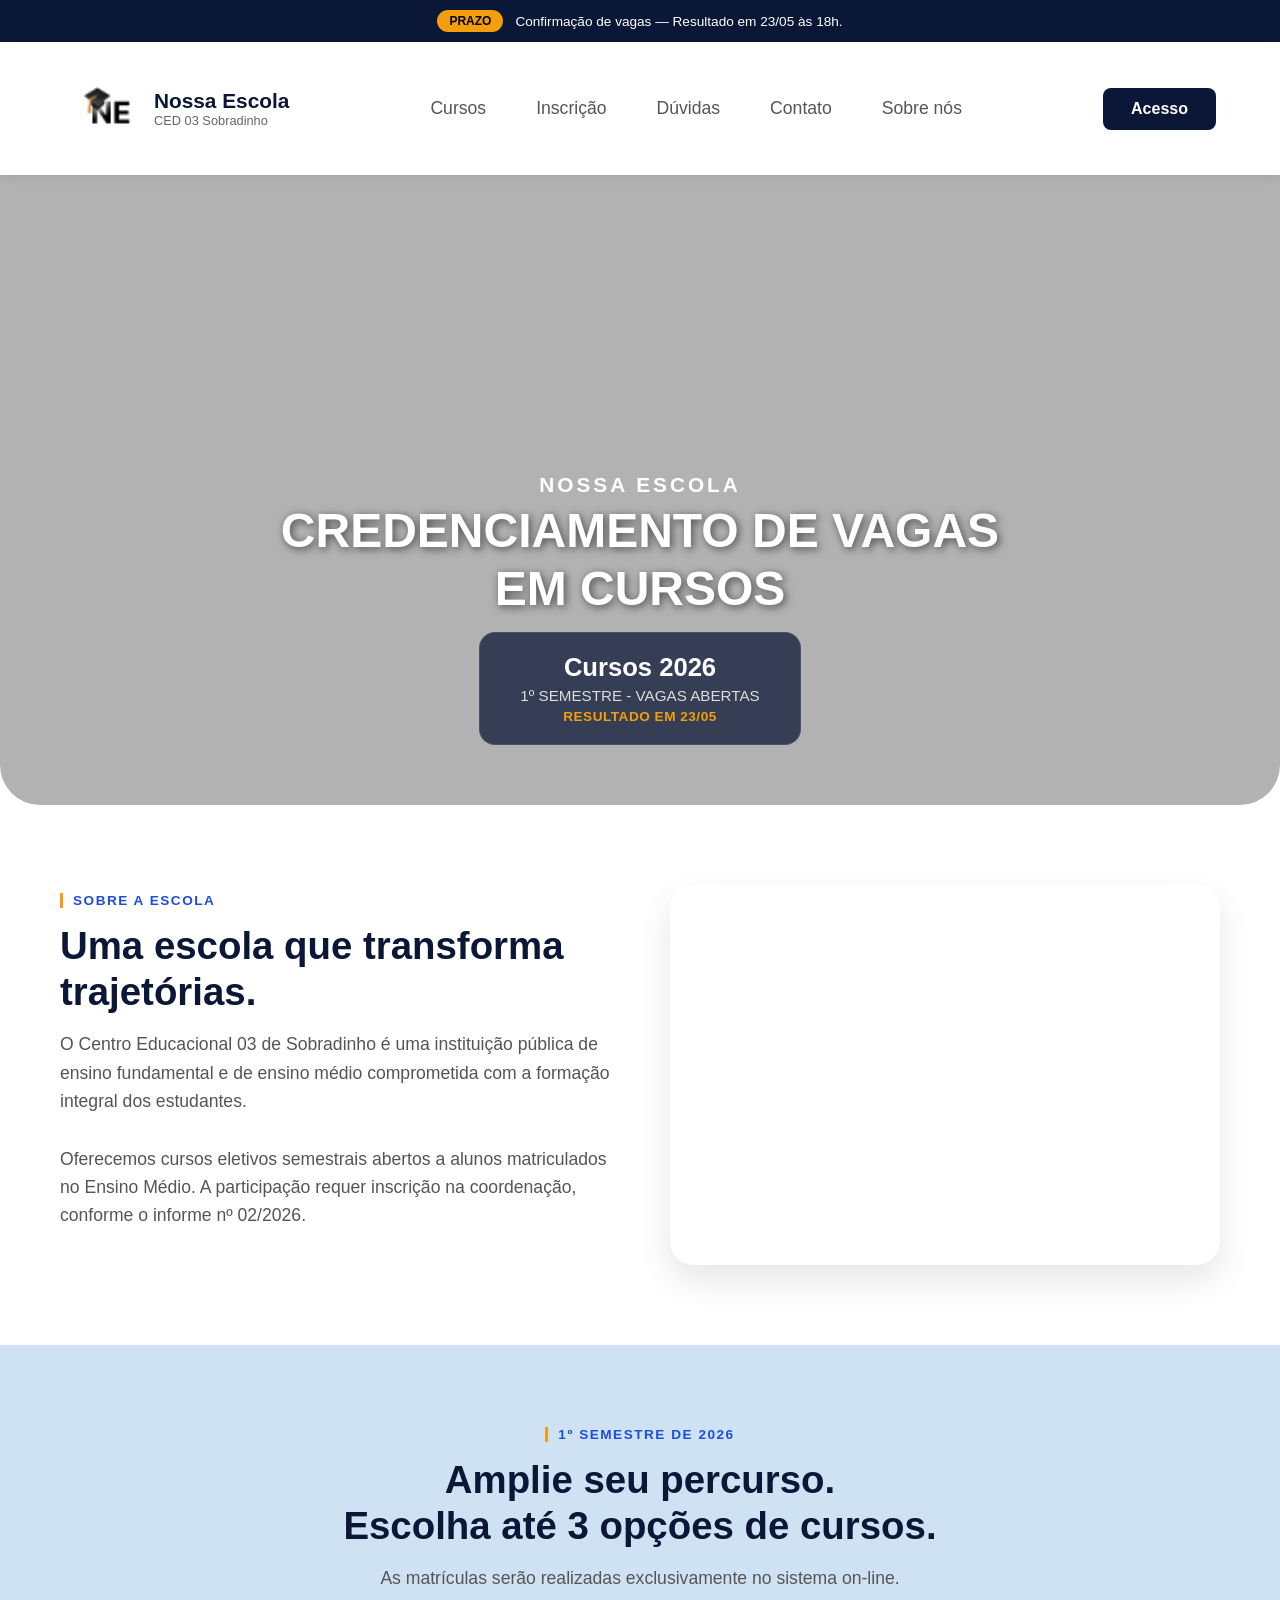
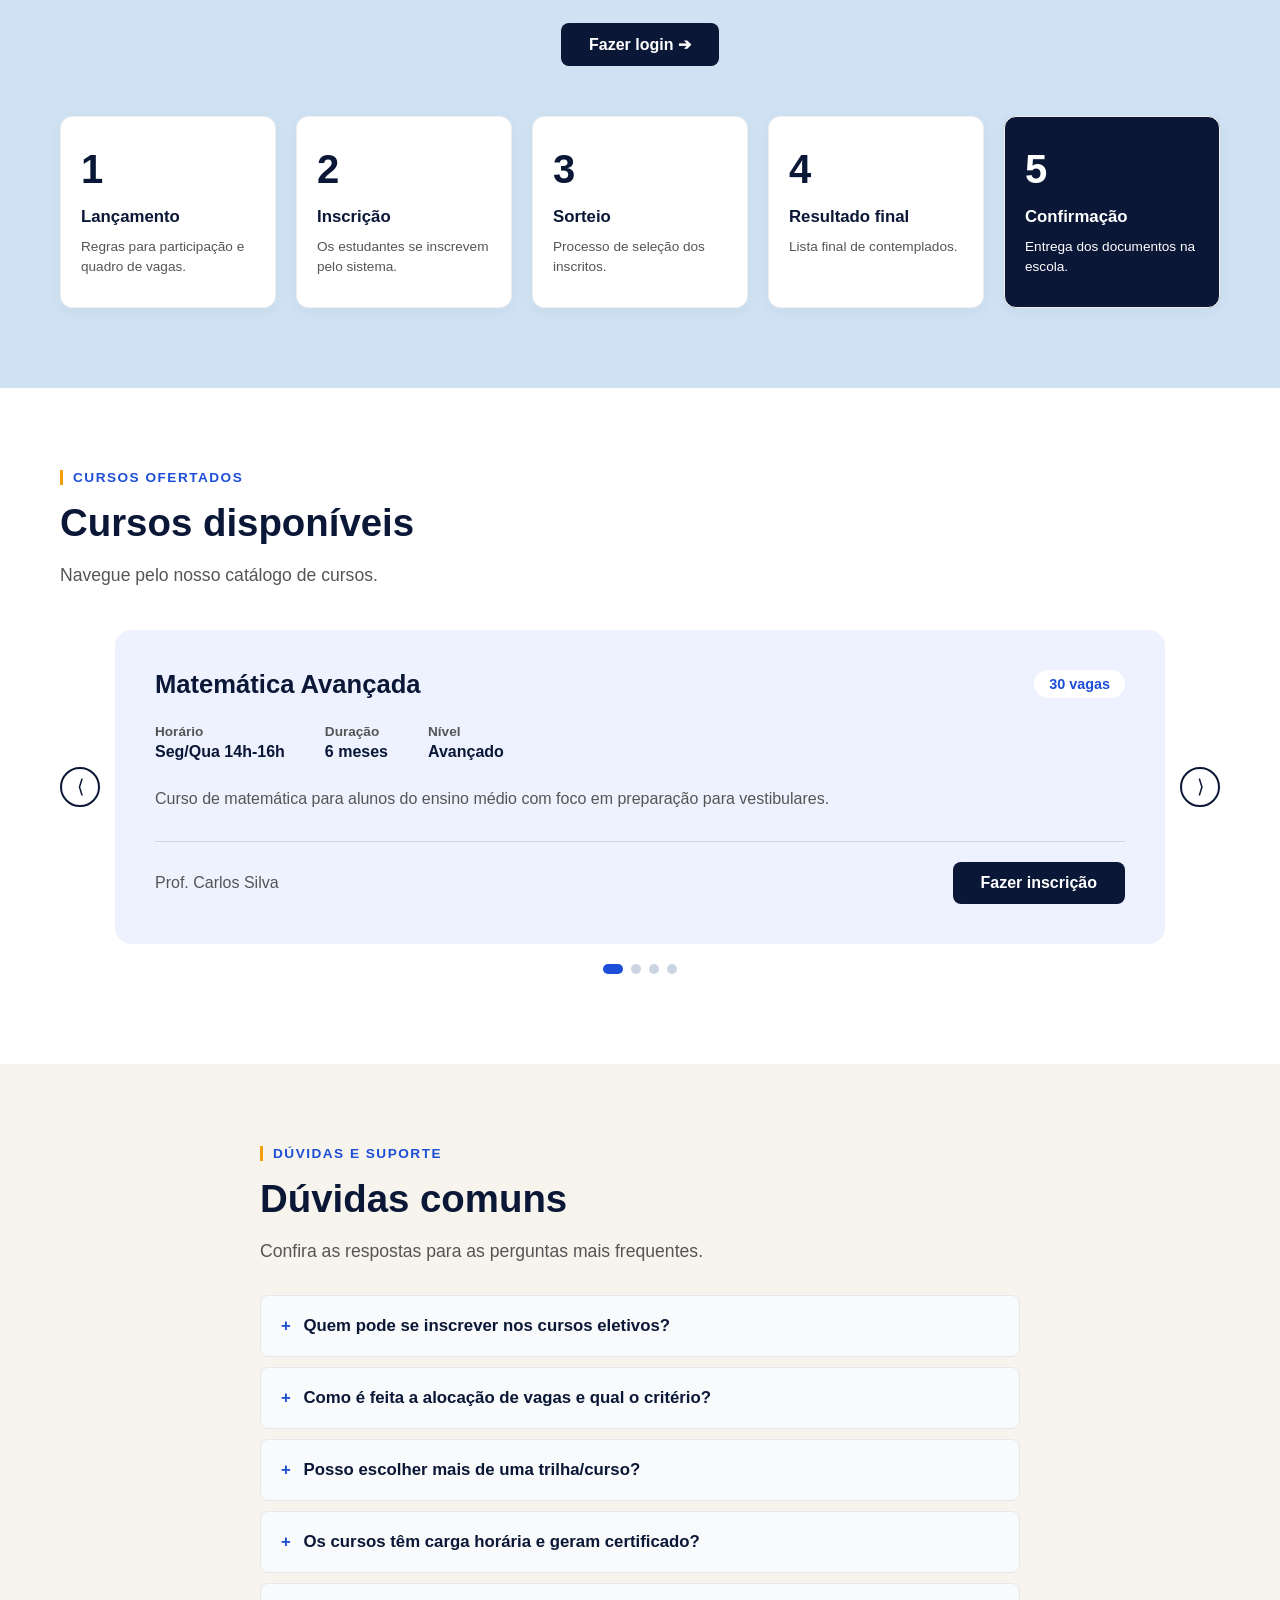
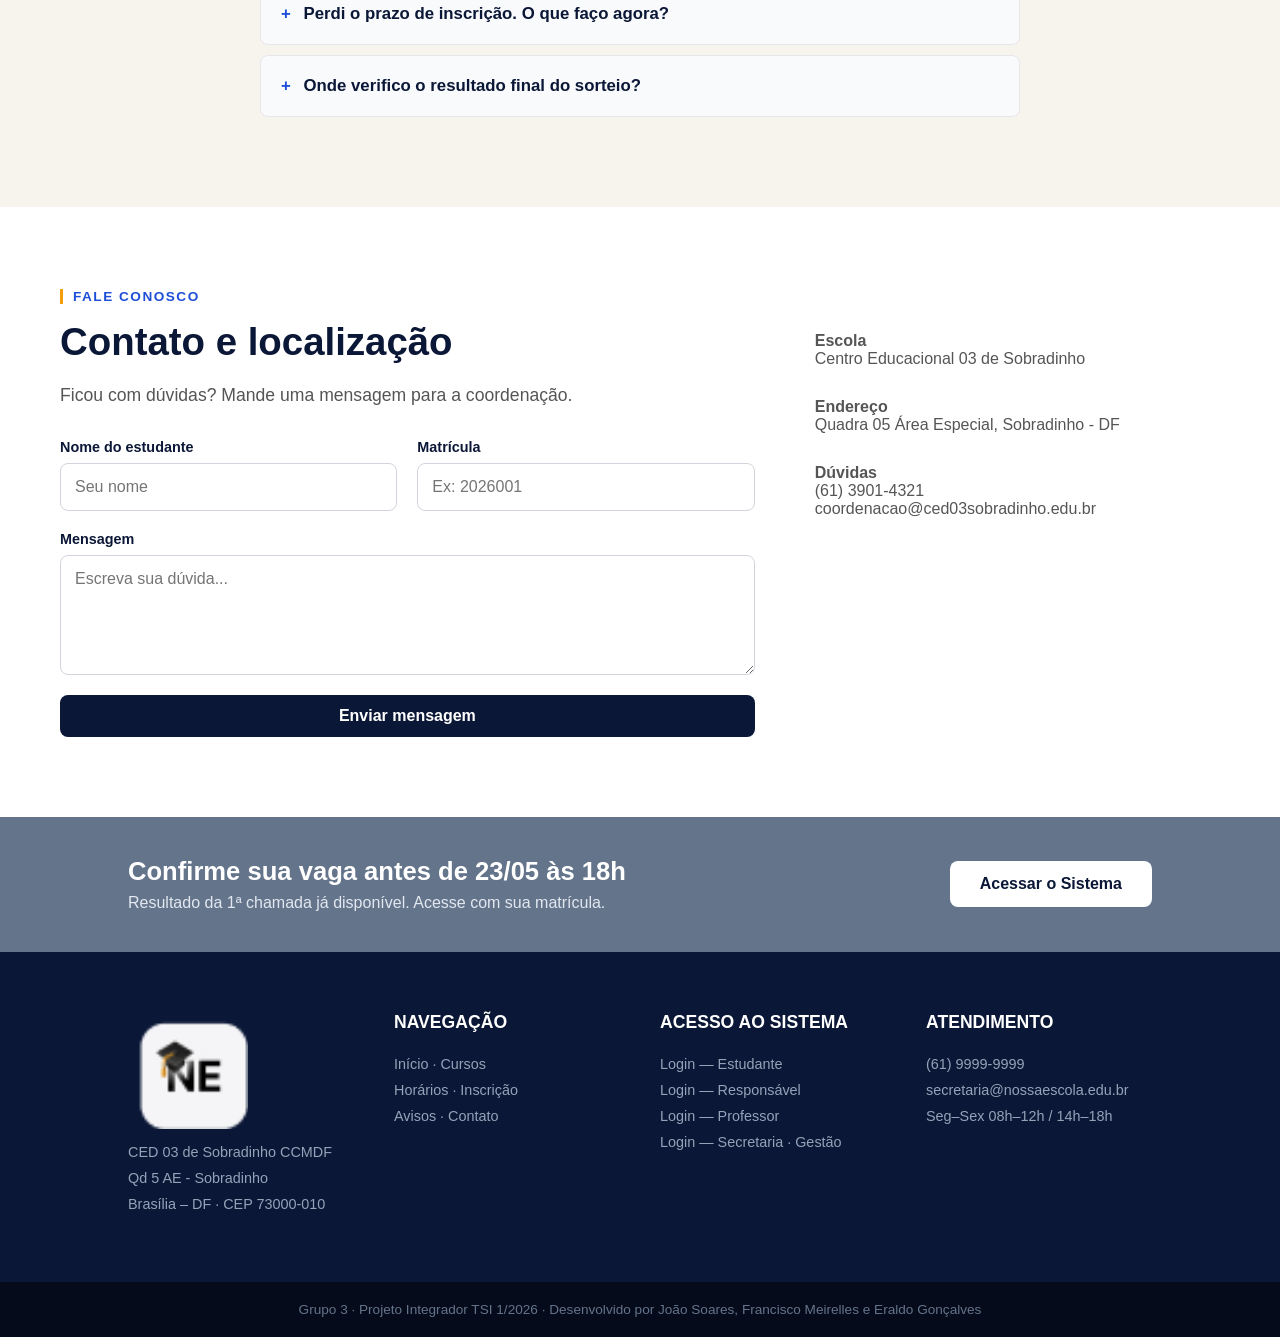
==== commit 22b4ce7c: "Update index.html" ====
--- a/index.html
+++ b/index.html
@@ -6,7 +6,7 @@
     <meta name="author" content="PI 2026 - GRUPO 03">
     <meta name="description"  content="Sistema de gerenciamento de vagas e cursos">
     <title>Nossa Escola</title>
-    <link rel="stylesheet" href="css/style.css">
+    <link rel="stylesheet" href="CSS/style.css">
     
 </head>
 
@@ -345,4 +345,4 @@
     
 </body>
 
-</html>+</html>
--- a/CSS/style.css
+++ b/CSS/style.css
@@ -0,0 +1,1047 @@
+@import url('https://fonts.googleapis.com/css2?family=Inter:wght@400;500;600;700&display=swap');
+
+* {
+    margin: 0;
+    padding: 0;
+    box-sizing: border-box;
+}
+
+body {
+    font-family: 'Inter', sans-serif;
+    background-color: #ffffff;
+    color: #555555;
+}
+
+a {
+    text-decoration: none;
+    color: inherit;
+}
+
+.container {
+    max-width: 1200px;
+    margin: 0 auto;
+    padding: 0 20px;
+    width: 100%;
+}
+
+.container-sm {
+    max-width: 800px;
+    margin: 0 auto;
+    padding: 0 20px;
+    width: 100%;
+}
+
+.secao-padrao {
+    padding: 80px 0;
+}
+
+.bg-claro {
+    background-color: #cfe2f3;
+}
+
+.bg-claro2 {
+    background-color: #f7f4ed;
+}
+
+
+.text-center {
+    text-align: center;
+}
+
+.titulo-secao {
+    font-size: 2.4rem;
+    color: #0b1736;
+    font-weight: 800;
+    margin-bottom: 15px;
+    line-height: 1.2;
+}
+
+.subtexto-secao {
+    font-size: 1.1rem;
+    color: #555555;
+    margin-bottom: 30px;
+    line-height: 1.6;
+}
+
+.tagline-azul {
+    font-size: 0.85rem;
+    font-weight: 700;
+    color: #1d4ed8;
+    letter-spacing: 1.5px;
+    text-transform: uppercase;
+    border-left: 3px solid #f59e0b;
+    padding-left: 10px;
+    margin-bottom: 15px;
+    display: inline-block;
+}
+
+.btn {
+    padding: 12px 28px;
+    border-radius: 8px;
+    font-weight: 600;
+    font-size: 1rem;
+    transition: 0.3s;
+    cursor: pointer;
+    border: none;
+    display: inline-flex;
+    justify-content: center;
+    align-items: center;
+}
+
+.btn-primario {
+    background-color: #0b1736;
+    color: #ffffff;
+}
+
+.btn-primario:hover {
+    background-color: #1d4ed8;
+    transform: translateY(-2px);
+}
+
+.btn-branco {
+    background-color: #ffffff;
+    color: #0b1736;
+    font-weight: 700;
+}
+
+.btn-branco:hover {
+    background-color: #e2e8f0;
+}
+
+.grid-cards {
+    display: flex;
+    justify-content: space-between;
+    gap: 20px;
+}
+
+.card-padrao {
+    background-color: #ffffff;
+    border-radius: 12px;
+    padding: 30px 20px;
+    box-shadow: 0 4px 15px rgba(0, 0, 0, 0.04);
+    border: 1px solid #eee;
+    display: flex;
+    flex-direction: column;
+    transition: 0.3s;
+    flex: 1;
+    width: 100%; 
+    min-width: 0;
+}
+
+.card-padrao h4 {
+    font-size: 1.05rem;
+    color: #0b1736;
+    font-weight: 700;
+    margin-bottom: 10px;
+}
+
+.card-padrao p {
+    font-size: 0.85rem;
+    line-height: 1.5;
+}
+
+#alerta-topo {
+    background-color: #0b1736;
+    color: #ffffff;
+    padding: 10px;
+    display: flex;
+    justify-content: center;
+    align-items: center;
+    gap: 12px;
+    font-size: 0.85rem;
+}
+
+.aviso-prazo {
+    background-color: #f59e0b;
+    color: #000;
+    padding: 4px 12px;
+    border-radius: 20px;
+    font-weight: 800;
+    font-size: 0.75rem;
+}
+
+header {
+    width: 100%;
+    background-color: #ffffff;
+    box-shadow: 0 2px 10px rgba(0,0,0,.08);
+    position: relative;
+    z-index: 100;
+}
+
+.nav-principal {
+    width: 90%;
+    max-width: 1600px;
+    margin: 0 auto;
+    display: flex;
+    justify-content: space-between;
+    align-items: center;
+    padding: 25px 0;
+}
+.logo {
+    display: flex;
+    align-items: center;
+    gap: 5px; 
+}
+
+.logo-img {
+    width: 85px; 
+    height: auto;
+}
+
+.logo-texto {
+    display: flex;
+    flex-direction: column;
+}
+
+.logo-texto h1 {
+    font-size: 1.3rem;
+    color: #0b1736;
+    font-weight: 800;
+}
+
+.logo-texto span {
+    font-size: 0.8rem;
+    color: #666;
+}
+.menu {
+    display: flex;
+    gap: 50px;
+    align-items: center;
+}
+
+.menu a {
+    font-size: 1.1rem;
+    font-weight: 500;
+    transition: .3s;
+}
+
+.menu a:hover {
+    color: #1d4ed8;
+}
+
+.btn-acesso-mobile, 
+#botao-menu {
+    display: none;
+}
+
+#hero {
+    background-image: linear-gradient(rgba(0, 0, 0, 0.3), rgba(0, 0, 0, 0.3)), url('../img/HERO.JPG');
+    background-size: cover;
+    background-position: center;
+    height: 630px;
+    border-radius: 0 0 40px 40px;
+    display: flex;
+    flex-direction: column;
+    justify-content: flex-end;
+    align-items: center; 
+    text-align: center;
+    padding-bottom: 60px;
+    color: #ffffff;
+}
+
+.hero-card {
+    background-color: rgba(11, 23, 54, 0.75);
+    backdrop-filter: blur(5px);
+    padding: 20px 40px;
+    border-radius: 16px;
+    border: 1px solid rgba(255,255,255,0.1);
+    margin: 0 auto; 
+    width: fit-content;
+    max-width: 90%; 
+    display: flex;
+    flex-direction: column;
+    align-items: center; 
+}
+.hero-subtitulo {
+    font-size: 1.3rem;
+    font-weight: 700;
+    letter-spacing: 3px;
+    margin-bottom: 5px;
+}
+
+.hero-titulo {
+    font-size: 3rem;
+    font-weight: 800;
+    line-height: 1.2;
+    margin-bottom: 15px; 
+    text-shadow: 2px 2px 8px rgba(0,0,0,0.6);
+}
+
+.hero-card h3 {
+    font-size: 1.6rem;
+    font-weight: 800;
+    margin-bottom: 5px;
+}
+
+.hero-card p {
+    font-size: 0.95rem;
+    color: #ddd;
+    font-weight: 500;
+    margin-bottom: 5px;
+}
+
+.hero-card-destaque {
+    font-size: 0.85rem;
+    font-weight: 800;
+    color: #f59e0b;
+    letter-spacing: 0.5px;
+}
+
+.sobre-container {
+    display: flex;
+    align-items: center;
+    gap: 60px;
+}
+
+.sobre-texto, 
+.sobre-carrossel {
+    width: 50%;
+}
+
+.carrossel-container {
+    position: relative;
+    height: 380px;
+    overflow: hidden;
+    border-radius: 24px;
+    box-shadow: 0 15px 35px rgba(0,0,0,0.1);
+}
+
+.carrossel-foto {
+    position: absolute;
+    top: 0;
+    left: 0;
+    width: 100%;
+    height: 100%;
+    object-fit: cover;
+    opacity: 0;
+    animation: fadeImagens 16s infinite;
+}
+
+.carrossel-foto:nth-child(1) {
+    animation-delay: 0s;
+}
+
+.carrossel-foto:nth-child(2) {
+    animation-delay: 4s;
+}
+
+.carrossel-foto:nth-child(3) {
+    animation-delay: 8s;
+}
+
+.carrossel-foto:nth-child(4) {
+    animation-delay: 12s;
+}
+
+@keyframes fadeImagens {
+    0%, 20% {
+        opacity: 1;
+        z-index: 2;
+    }
+    25%, 95% {
+        opacity: 0;
+        z-index: 1;
+    }
+    100% {
+        opacity: 1;
+        z-index: 2;
+    }
+}
+
+.numero-passo {
+    font-size: 2.5rem;
+    font-weight: 800;
+    color: #0b1736;
+    margin-bottom: 15px;
+}
+
+.passo-destaque {
+    background-color: #0b1736;
+    color: #fff;
+}
+
+.passo-destaque .numero-passo, 
+.passo-destaque h4 {
+    color: #fff;
+}
+
+.css-carousel {
+    position: relative;
+    overflow: hidden;
+    width: 100%;
+    padding: 10px 0;
+}
+
+.css-carousel input[type="radio"] {
+    display: none;
+}
+
+.carousel-cards {
+    display: flex;
+    width: 400%;
+    transition: transform 0.6s ease-in-out;
+}
+
+.card-wrapper {
+    width: 25%;
+    display: flex;
+    align-items: center;
+    justify-content: center;
+    gap: 15px;
+}
+
+.btn-seta {
+    border: 2px solid #0b1736;
+    color: #0b1736;
+    width: 40px;
+    height: 40px;
+    border-radius: 50%;
+    font-size: 1.2rem;
+    display: flex;
+    justify-content: center;
+    align-items: center;
+    transition: 0.3s;
+    cursor: pointer;
+    flex-shrink: 0;
+}
+
+.btn-seta:hover {
+    background-color: #0b1736;
+    color: #fff;
+}
+
+.card-detalhe-curso {
+    flex: 1;
+    background-color: #eef2ff;
+    border-radius: 16px;
+    padding: 40px;
+}
+
+.card-topo-curso {
+    display: flex;
+    justify-content: space-between;
+    align-items: center;
+    margin-bottom: 25px;
+}
+
+.card-topo-curso h3 {
+    font-size: 1.6rem;
+    color: #0b1736;
+    font-weight: 800;
+}
+
+.vagas-badge {
+    background-color: #fff;
+    color: #1d4ed8;
+    padding: 6px 15px;
+    border-radius: 20px;
+    font-weight: 700;
+    font-size: 0.9rem;
+}
+
+.card-grid-info {
+    display: flex;
+    gap: 40px;
+    margin-bottom: 25px;
+}
+
+.info-item span {
+    display: block;
+    font-size: 0.85rem;
+    font-weight: 700;
+    margin-bottom: 4px;
+}
+
+.info-item strong {
+    color: #0b1736;
+    font-size: 1rem;
+}
+
+.card-descricao {
+    font-size: 1rem;
+    line-height: 1.6;
+    margin-bottom: 30px;
+}
+
+.card-rodape-curso {
+    display: flex;
+    justify-content: space-between;
+    align-items: center;
+    border-top: 1px solid #d1d5db;
+    padding-top: 20px;
+}
+
+#slide-1:checked ~ .carousel-cards {
+    transform: translateX(0%);
+}
+
+#slide-2:checked ~ .carousel-cards {
+    transform: translateX(-25%);
+}
+
+#slide-3:checked ~ .carousel-cards {
+    transform: translateX(-50%);
+}
+
+#slide-4:checked ~ .carousel-cards {
+    transform: translateX(-75%);
+}
+
+.cursos-dots {
+    display: flex;
+    justify-content: center;
+    gap: 8px;
+    margin-top: 20px;
+}
+
+.dot {
+    width: 10px;
+    height: 10px;
+    background-color: #cbd5e1;
+    border-radius: 50%;
+    transition: 0.3s;
+    cursor: pointer;
+}
+
+#slide-1:checked ~ .cursos-dots label[for="slide-1"],
+#slide-2:checked ~ .cursos-dots label[for="slide-2"],
+#slide-3:checked ~ .cursos-dots label[for="slide-3"],
+#slide-4:checked ~ .cursos-dots label[for="slide-4"] {
+    background-color: #1d4ed8;
+    width: 20px;
+    border-radius: 10px;
+}
+
+details > summary {
+    list-style: none;
+    cursor: pointer;
+}
+
+details > summary::-webkit-details-marker {
+    display: none;
+}
+
+.sanfona-item {
+    background-color: #f8fafc;
+    border: 1px solid #e5e7eb;
+    border-radius: 8px;
+    margin-bottom: 10px;
+    transition: 0.3s;
+}
+
+.sanfona-pergunta {
+    padding: 20px;
+    font-size: 1.05rem;
+    font-weight: 600;
+    color: #0b1736;
+    transition: 0.3s;
+    outline: none;
+}
+
+.sanfona-pergunta:hover {
+    background-color: #e2e8f0;
+}
+
+.sanfona-pergunta::before {
+    content: '+ ';
+    color: #1d4ed8;
+    font-weight: bold;
+    margin-right: 8px;
+}
+
+details[open] .sanfona-pergunta::before {
+    content: '- ';
+}
+
+.sanfona-resposta {
+    padding: 0 20px 20px 20px;
+    line-height: 1.6;
+    font-size: 0.95rem;
+    color: #555555;
+}
+
+.contato-layout {
+    display: flex;
+    gap: 60px;
+}
+
+.contato-form-area {
+    width: 60%;
+}
+
+.contato-info-area {
+    width: 35%;
+    display: flex;
+    flex-direction: column;
+    gap: 30px;
+    padding-top: 45px;
+}
+
+.form-contato {
+    display: flex;
+    flex-direction: column;
+    gap: 20px;
+}
+
+.form-linha {
+    display: flex;
+    gap: 20px;
+}
+
+.form-grupo {
+    display: flex;
+    flex-direction: column;
+    width: 100%;
+}
+
+.form-grupo label {
+    font-size: 0.9rem;
+    font-weight: 600;
+    margin-bottom: 8px;
+    color: #0b1736;
+}
+
+.form-grupo input, 
+.form-grupo textarea {
+    width: 100%;
+    padding: 14px;
+    border: 1px solid #d1d5db;
+    border-radius: 8px;
+    font-family: 'Inter', sans-serif;
+    font-size: 1rem;
+    transition: 0.3s;
+}
+
+.form-grupo input:focus, 
+.form-grupo textarea:focus {
+    border-color: #1d4ed8;
+    outline: none;
+    box-shadow: 0 0 0 3px rgba(29, 78, 216, 0.1);
+}
+
+.form-grupo textarea {
+    height: 120px;
+    resize: vertical;
+}
+
+.pre-footer-cta {
+    background-color: #64748b;
+    padding: 40px 0;
+    color: #ffffff;
+}
+
+.cta-container {
+    display: flex;
+    justify-content: space-between;
+    align-items: center;
+}
+
+.cta-texto h3 {
+    font-size: 1.5rem;
+    margin-bottom: 5px;
+    font-weight: 700;
+}
+
+footer {
+    background-color: #0b1736;
+    color: #ffffff;
+    width: 100%;
+}
+.pre-rodape {
+    background-color: #64748b;
+    padding: 40px 10%;
+    display: grid;
+    grid-template-columns: 1fr auto; 
+    grid-template-areas: 
+        "titulo botao"
+        "subtitulo botao";
+    align-items: center;
+    row-gap: 8px;
+    column-gap: 30px;
+}
+
+.p-confirme {
+    grid-area: titulo;
+    font-size: 1.6rem;
+    font-weight: 700;
+    color: #ffffff;
+}
+
+.p-resultado {
+    grid-area: subtitulo;
+    font-size: 1rem;
+    color: #e2e8f0;
+}
+
+.btn-sistema {
+    grid-area: botao;
+    background-color: #ffffff;
+    color: #0b1736;
+    border: none;
+    padding: 14px 30px;
+    border-radius: 8px;
+    font-weight: 700;
+    font-size: 1rem;
+    cursor: pointer;
+    transition: 0.3s;
+}
+
+.btn-sistema:hover {
+    background-color: #e2e8f0;
+}
+
+/* Grid do Rodapé Principal */
+.container-grid {
+    padding: 60px 10%;
+    display: grid;
+    grid-template-columns: repeat(auto-fit, minmax(200px, 1fr));
+    gap: 40px;
+}
+
+.item h3 {
+    font-size: 1.1rem;
+    color: #ffffff;
+    margin-bottom: 5px;
+    font-weight: 700;
+}
+
+.item p {
+    color: #94a3b8;
+    font-size: 0.9rem;
+    margin-bottom: 10px;
+    transition: 0.3s;
+}
+
+.item p:hover {
+    color: #f59e0b; 
+    cursor: pointer;
+}
+
+.link-rodape {
+    display: flex;
+    flex-direction: column;
+}
+
+.link-rodape img {
+    max-width: 120px;
+    margin-bottom: 15px;
+}
+
+/* Faixa Final de Créditos da Equipe */
+.pos-rodape {
+    text-align: center;
+    padding: 20px;
+    background-color: #050b1a;
+    color: #64748b;
+    font-size: 0.85rem;
+}
+
+/* Cabeçalho do Login */
+.header-login {
+    background-color: #0b1736;
+    height: 60px;
+    display: flex;
+    align-items: center;
+    justify-content: center;
+    padding: 0 20px;
+    position: relative;
+    box-shadow: 0 2px 10px rgba(0,0,0,0.2);
+}
+
+.btn-voltar {
+    position: absolute;
+    left: 20px;
+    color: #ffffff;
+    border: 1px solid rgba(255,255,255,0.4);
+    padding: 6px 14px;
+    border-radius: 6px;
+    font-size: 0.85rem;
+    transition: 0.3s;
+}
+
+.btn-voltar:hover {
+    background-color: rgba(255,255,255,0.1);
+}
+
+.logo-login {
+    display: flex;
+    align-items: center;
+    gap: 10px;
+    color: #ffffff;
+}
+
+.logo-login h1 {
+    font-size: 1.1rem;
+    font-weight: 700;
+    display: flex;
+    align-items: center;
+    gap: 8px;
+}
+
+.logo-login small {
+    font-size: 0.65rem;
+    font-weight: 400;
+    color: #94a3b8;
+    letter-spacing: 1px;
+}
+
+.bg-login {
+    min-height: calc(100vh - 60px);
+    background-image: url('../img/login.jpg'); 
+    background-position: center;
+    display: flex;
+    align-items: center;
+    justify-content: center;
+    padding: 20px;
+}
+
+.card-login {
+    background: rgba(255, 255, 255, 0.75);
+    backdrop-filter: blur(12px); 
+    -webkit-backdrop-filter: blur(12px);
+    border: 1px solid rgba(255, 255, 255, 0.6);
+    border-radius: 24px;
+    padding: 40px;
+    width: 100%;
+    max-width: 450px;
+    text-align: center;
+    box-shadow: 0 8px 32px rgba(0, 0, 0, 0.15);
+}
+
+.card-login h2 {
+    font-size: 1.5rem;
+    color: #0b1736;
+    font-weight: 800;
+    margin-bottom: 5px;
+}
+
+.subtitle-login {
+    font-size: 0.85rem;
+    color: #64748b;
+    margin-bottom: 25px;
+}
+
+.form-login {
+    text-align: left;
+}
+
+.form-login .form-grupo {
+    margin-bottom: 12px;
+}
+
+.form-login .form-grupo input {
+    background-color: rgba(255, 255, 255, 0.6);
+    border: 1px solid #94a3b8;
+}
+
+.btn-entrar {
+    display: block;
+    margin: 20px auto 30px auto;
+    padding: 10px 40px;
+    border-radius: 8px;
+}
+
+.demo-title {
+    font-size: 0.9rem;
+    font-weight: 600;
+    color: #0b1736;
+    margin-bottom: 15px;
+}
+
+.demo-grid {
+    display: grid;
+    grid-template-columns: 1fr 1fr;
+    gap: 12px;
+}
+
+.card-demo {
+    background: rgba(248, 250, 252, 0.5);
+    border: 1px solid #cbd5e1;
+    border-radius: 12px;
+    padding: 15px 10px;
+    display: flex;
+    flex-direction: column;
+    align-items: center;
+    text-align: center;
+    transition: 0.3s;
+    cursor: pointer;
+}
+
+.card-demo:hover {
+    background: rgba(255, 255, 255, 0.9);
+    border-color: #94a3b8;
+    transform: translateY(-2px);
+    box-shadow: 0 4px 10px rgba(0,0,0,0.05);
+}
+
+.card-demo strong {
+    font-size: 0.85rem;
+    color: #0b1736;
+    margin-bottom: 4px;
+}
+
+.card-demo span {
+    font-size: 0.7rem;
+    color: #64748b;
+    line-height: 1.3;
+}
+
+.demo-footer {
+    font-size: 0.75rem;
+    color: #64748b;
+    margin-top: 20px;
+}
+
+
+
+
+
+@media screen and (max-width: 768px) {
+    .menu {
+        display: none;
+        position: absolute;
+        top: 100%;
+        left: 0;
+        width: 100%;
+        background: #ffffff;
+        flex-direction: column;
+        box-shadow: 0 5px 15px rgba(0,0,0,.15);
+        padding-bottom: 20px;
+        align-items: stretch;
+    }
+
+    .menu a {
+        padding: 15px 20px;
+        border-bottom: 1px solid #eeeeee;
+        text-align: center;
+    }
+
+    .btn-acesso {
+        display: none;
+    }
+
+    .btn-acesso-mobile {
+        display: flex;
+        width: 80%;
+        margin: 20px auto 0;
+        justify-content: center;
+    }
+
+    #botao-menu {
+        display: block;
+        border: none;
+        background: none;
+        font-size: 2rem;
+        color: #0b1736;
+    }
+    
+    #check-menu:checked ~ #menu-principal {
+        display: flex !important;
+    }
+
+    #check-menu:checked ~ .acoes-menu #botao-menu::before {
+        content: "✕";
+        font-size: 2rem;
+    }
+
+    #check-menu:checked ~ .acoes-menu #botao-menu {
+        font-size: 0;
+    }
+
+    .grid-cards, 
+    .sobre-container, 
+    .contato-layout, 
+    .form-linha, 
+    .cta-container, 
+    .card-topo-curso, 
+    .card-grid-info, 
+    .card-rodape-curso {
+        flex-direction: column;
+        gap: 20px;
+        align-items: flex-start;
+    }
+
+    .sobre-texto, 
+    .sobre-carrossel, 
+    .contato-form-area, 
+    .contato-info-area, 
+    .btn-branco, 
+    .btn-enviar {
+        width: 100%;
+    }
+    
+    .titulo-secao {
+        font-size: 1.8rem;
+    }
+
+    .secao-padrao {
+        padding: 50px 0;
+    }
+
+    .contato-info-area {
+        padding-top: 0;
+    }
+
+    .cta-container {
+        text-align: center;
+        align-items: center;
+    }
+
+    #hero {
+        height: 520px;
+        border-radius: 0 0 24px 24px;
+        padding-bottom: 40px;
+    }
+
+    .hero-titulo {
+        font-size: 1.8rem;
+        margin-bottom: 25px;
+    }
+
+    .hero-card {
+        padding: 15px 20px;
+        width: 90%;
+    }
+    .pre-rodape {
+        grid-template-columns: 1fr;
+        grid-template-areas: 
+            "titulo"
+            "subtitulo"
+            "botao";
+        text-align: center;
+        gap: 15px;
+        padding: 30px 20px;
+    }
+    
+    .btn-sistema {
+        width: 100%;
+        margin-top: 10px;
+    }
+
+    .container-grid {
+        text-align: center;
+        padding: 40px 20px;
+    }
+
+    .link-rodape {
+        align-items: center;
+    }
+
+     .card-login {
+        padding: 30px 20px;
+    }
+    
+    .demo-grid {
+        grid-template-columns: 1fr; 
+    }
+    
+    .btn-voltar {
+        font-size: 0;
+    }
+    
+    .btn-voltar::after {
+        content: "←";
+        font-size: 1rem;
+    }
+}
+
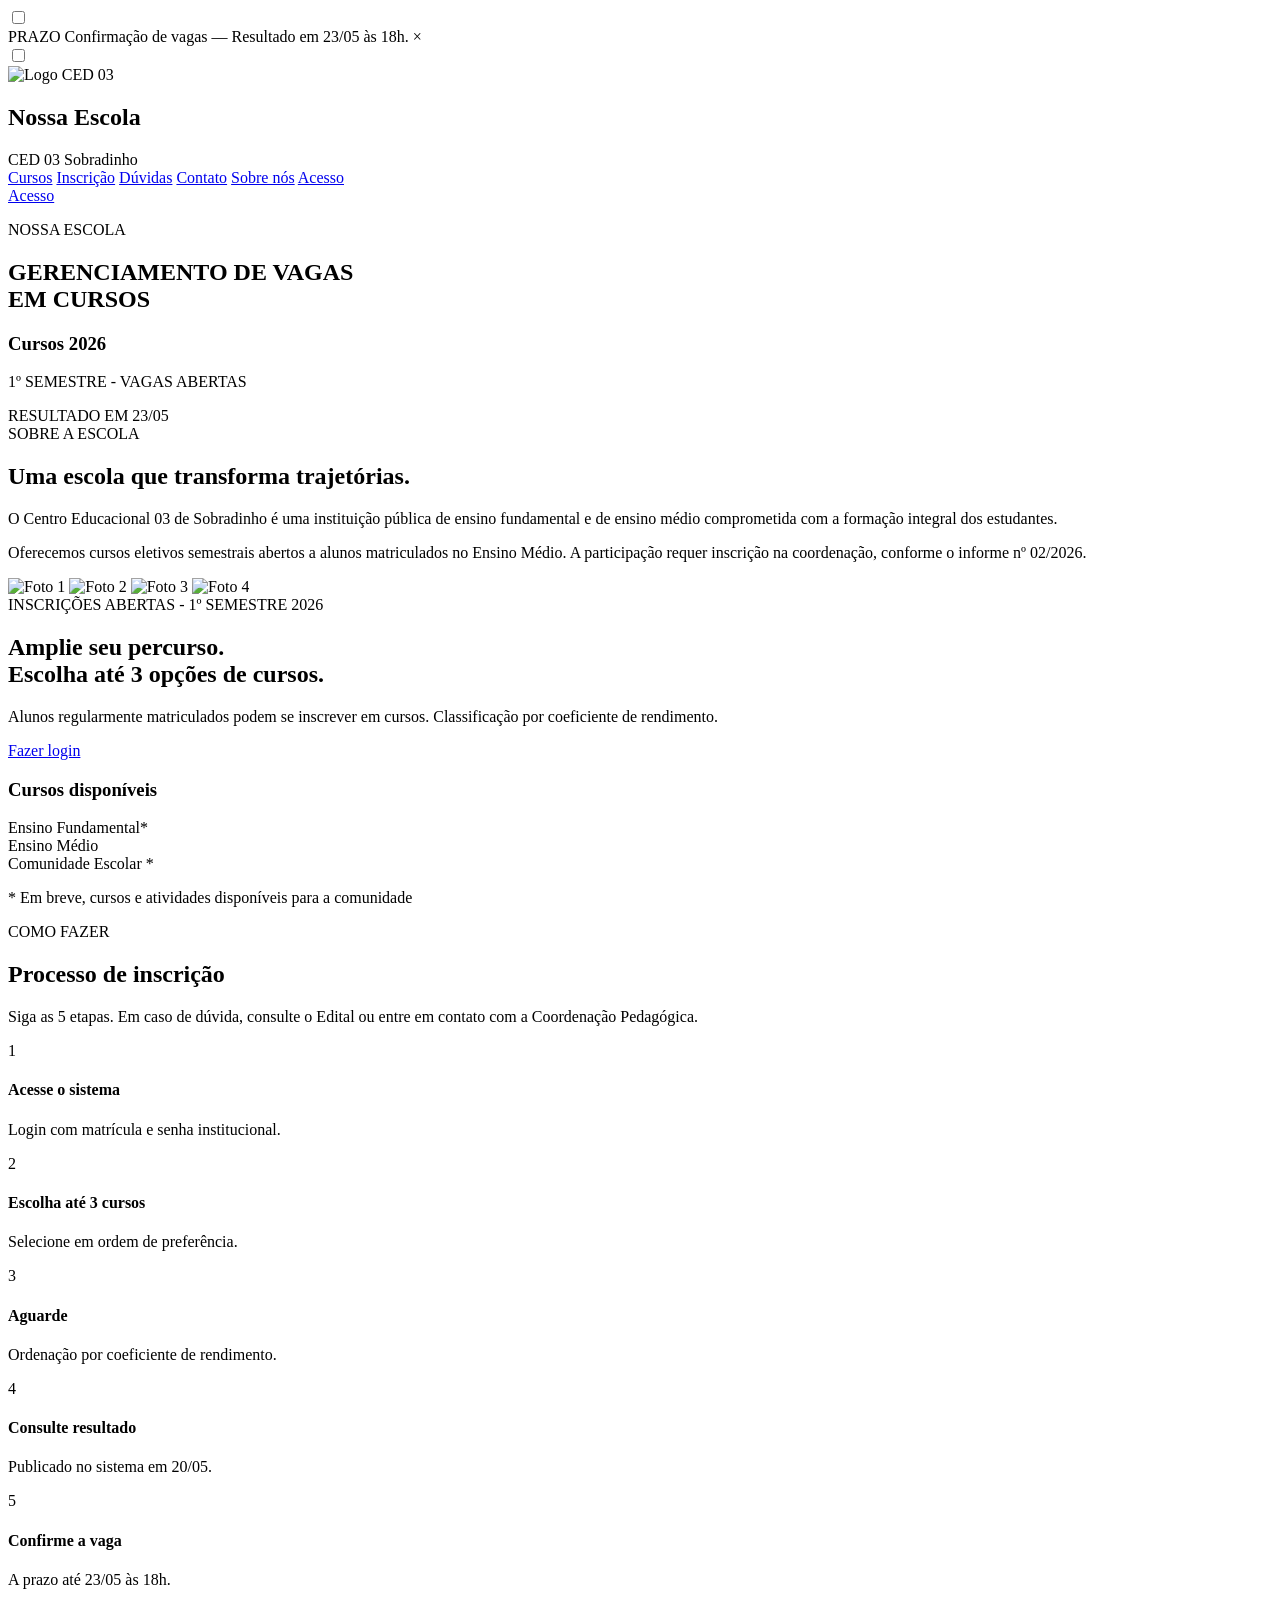
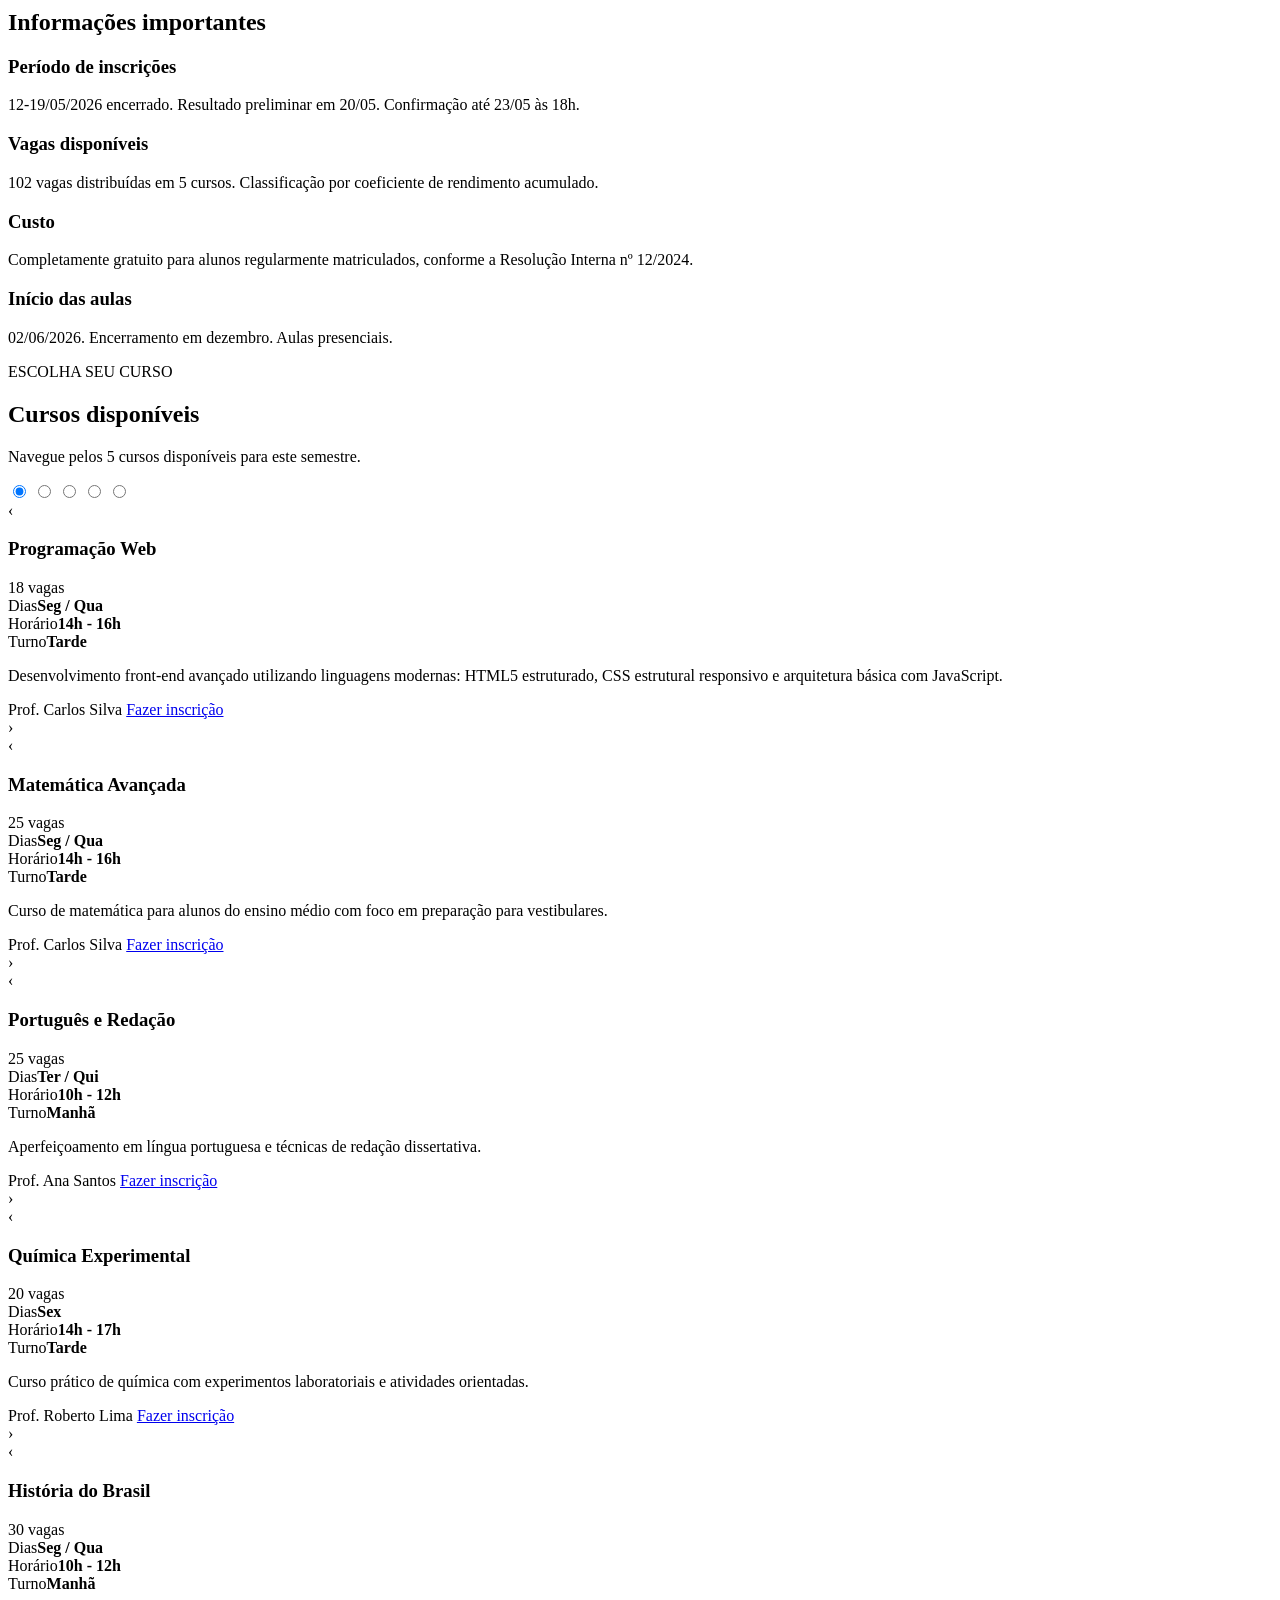
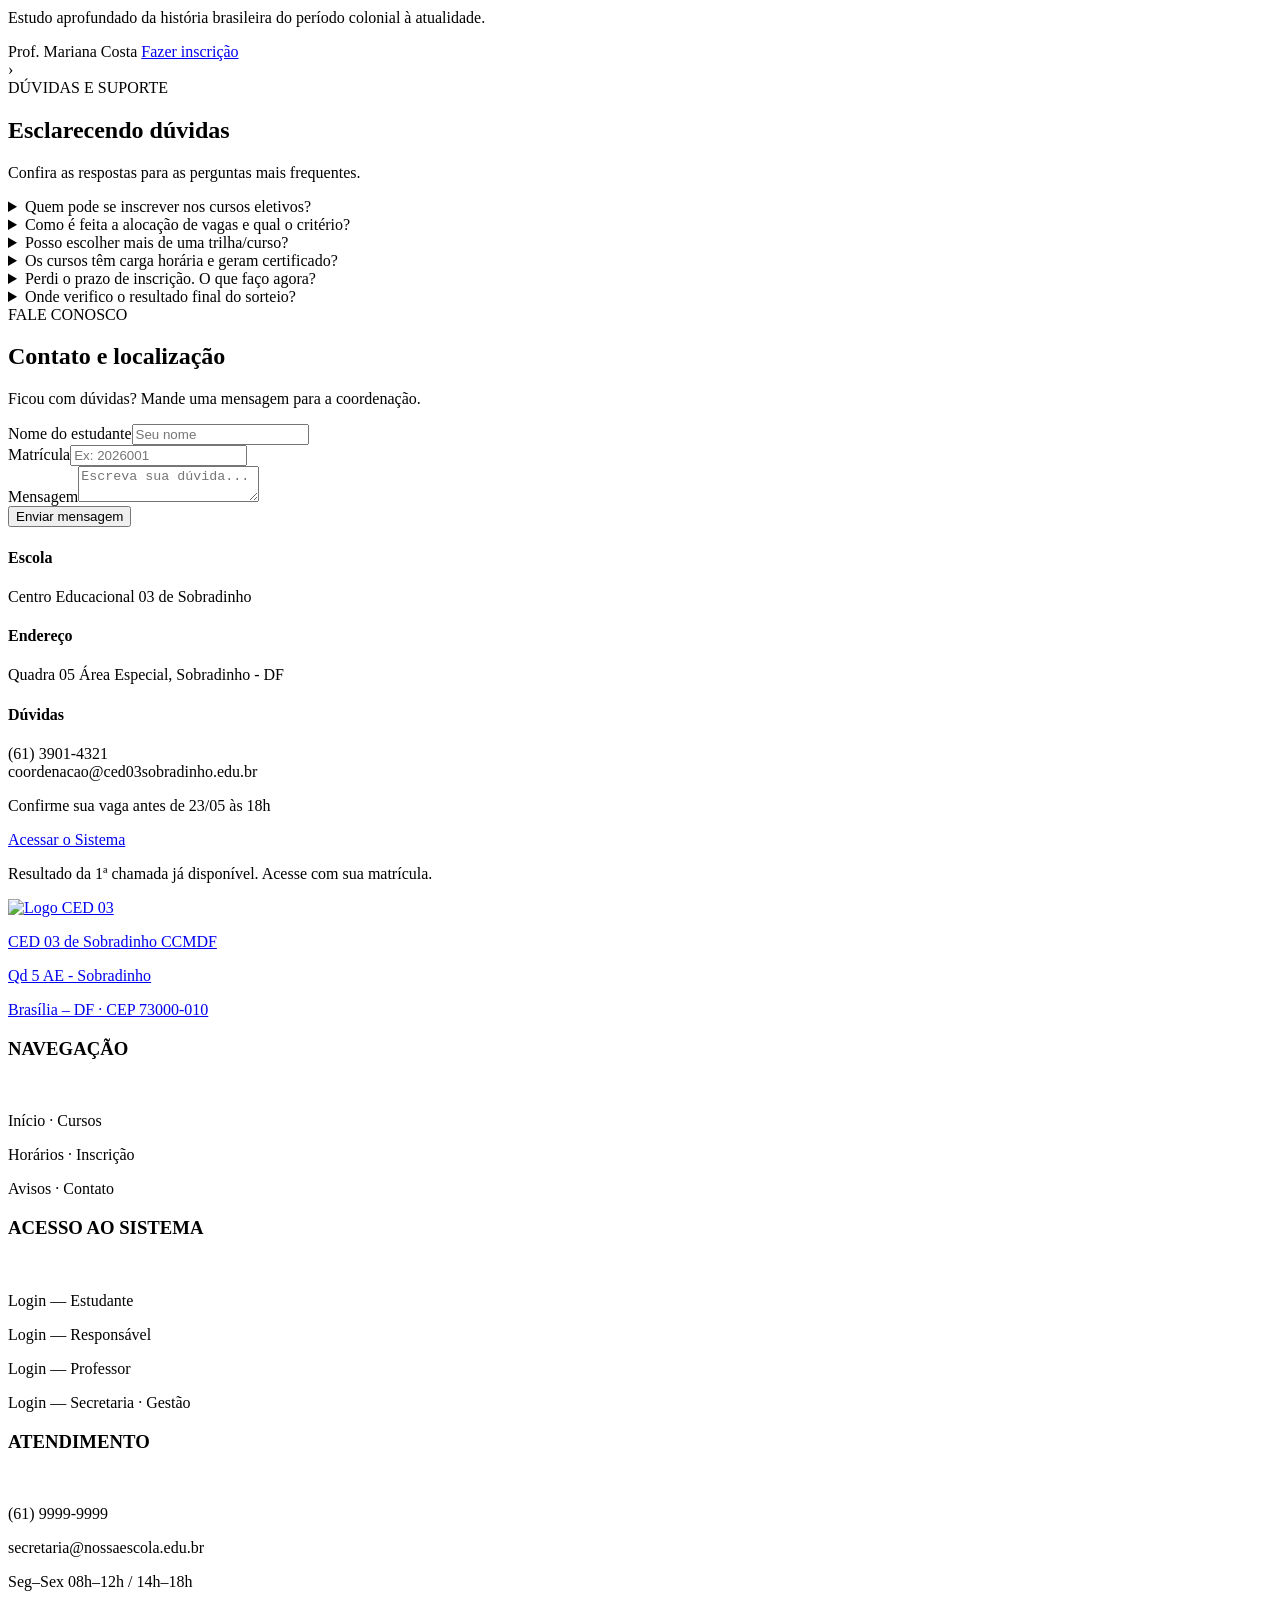
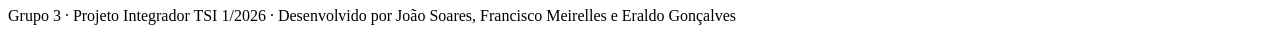
==== commit db420e29: "Add files via upload" ====
--- a/index.html
+++ b/index.html
@@ -3,25 +3,26 @@
 <head>
     <meta charset="UTF-8">
     <meta name="viewport" content="width=device-width, initial-scale=1.0">
-    <meta name="author" content="PI 2026 - GRUPO 03">
-    <meta name="description"  content="Sistema de gerenciamento de vagas e cursos">
+    <meta name="author" content="PI 2026 IFB - GRUPO 03">
+    <meta name="description" content="Sistema de gerenciamento de vagas e cursos para educação básica">
     <title>Nossa Escola</title>
-    <link rel="stylesheet" href="CSS/style.css">
-    
+    <link rel="stylesheet" href="css/style.css">
 </head>
 
 <body>
-    <div id="alerta-topo">
-        <span class="aviso-prazo">PRAZO</span>
-        <span class="texto-alerta">Confirmação de vagas — Resultado em 23/05 às 18h.</span>
+    <input type="checkbox" id="fechar-aviso" class="aviso-check">
+    <div id="aviso-topo">
+        <span class="etiqueta-prazo">PRAZO</span>
+        <span>Confirmação de vagas — Resultado em 23/05 às 18h.</span>
+        <label for="fechar-aviso" class="aviso-fechar" aria-label="Fechar aviso">×</label>
     </div>
 
     <header>
-        <nav class="nav-principal">
-            <input type="checkbox" id="check-menu" style="display: none;">
-            <div class="logo">
-                <img src="IMG/LOGO.png" alt="Logo CED 03" class="logo-img">
-                <div class="logo-texto">
+        <nav class="navegacao-principal">
+            <input type="checkbox" id="check-menu" class="menu-check">
+            <div class="marca">
+                <img src="img/logo.png" alt="Logo CED 03" class="marca-imagem">
+                <div class="marca-texto">
                     <h1>Nossa Escola</h1>
                     <span>CED 03 Sobradinho</span>
                 </div>
@@ -32,23 +33,23 @@
                 <a href="#duvidas">Dúvidas</a>
                 <a href="#contato">Contato</a>
                 <a href="#sobre">Sobre nós</a>
-                <a href="login.html" class="btn btn-primario btn-acesso-mobile">Acesso</a>
+                <a href="login.html" class="botao botao-primario botao-acesso-mobile">Acesso</a>
             </div>
             <div class="acoes-menu">
-                <a href="login.html" class="btn btn-primario btn-acesso">Acesso</a>
-                <label for="check-menu" id="botao-menu">☰</label>
+                <a href="login.html" class="botao botao-primario botao-acesso">Acesso</a>
+                <label for="check-menu" id="botao-menu" aria-label="Abrir menu"><span></span></label>
             </div>
         </nav>
     </header>
 
     <section id="hero">
-        <div class="container text-center">
+        <div class="container centralizado">
             <p class="hero-subtitulo">NOSSA ESCOLA</p>
-            <h2 class="hero-titulo">CREDENCIAMENTO DE VAGAS<br>EM CURSOS</h2>
+            <h2 class="hero-titulo">GERENCIAMENTO DE VAGAS<br>EM CURSOS</h2>
             <div class="hero-card">
                 <h3>Cursos 2026</h3>
                 <p>1º SEMESTRE - VAGAS ABERTAS</p>
-                <span class="hero-card-destaque">RESULTADO EM 23/05</span>
+                <span class="hero-destaque">RESULTADO EM 23/05</span>
             </div>
         </div>
     </section>
@@ -56,20 +57,20 @@
     <main id="sobre" class="secao-padrao">
         <div class="container sobre-container">
             <div class="sobre-texto">
-                <span class="tagline-azul">SOBRE A ESCOLA</span>
-                <h2 class="titulo-secao">Uma escola que transforma trajetórias.</h2>
+                <span class="etiqueta-azul">SOBRE A ESCOLA</span>
+                <h2 class="titulo-secao">Uma escola que transforma <span class="titulo-azul">trajetórias.</span></h2>
                 <p class="subtexto-secao">
-                    O Centro Educacional 03 de Sobradinho é uma instituição pública de ensino fundamental 
+                    O Centro Educacional 03 de Sobradinho é uma instituição pública de ensino fundamental
                     e de ensino médio comprometida com a formação integral dos estudantes.
                 </p>
                 <p class="subtexto-secao">
-                    Oferecemos cursos eletivos semestrais abertos a alunos matriculados no Ensino Médio. 
+                    Oferecemos cursos eletivos semestrais abertos a alunos matriculados no Ensino Médio.
                     A participação requer inscrição na coordenação, conforme o informe nº 02/2026.
                 </p>
             </div>
             <div class="sobre-carrossel">
                 <div class="carrossel-container">
-                    <img src="img/main-1.jpg" alt="Foto 1" class="carrossel-foto ativo">
+                    <img src="img/main-1.jpg" alt="Foto 1" class="carrossel-foto">
                     <img src="img/main-2.jpg" alt="Foto 2" class="carrossel-foto">
                     <img src="img/main-3.jpg" alt="Foto 3" class="carrossel-foto">
                     <img src="img/main-4.jpg" alt="Foto 4" class="carrossel-foto">
@@ -78,164 +79,232 @@
         </div>
     </main>
 
-   <section id="amplie-inscricao" class="secao-padrao bg-claro">
-        <div class="container text-center">
-            
-            <span class="tagline-azul">1º SEMESTRE DE 2026</span>
-            <h2 class="titulo-secao">Amplie seu percurso.<br>Escolha até 3 opções de cursos.</h2>
-            <p class="subtexto-secao">As matrículas serão realizadas exclusivamente no sistema on-line.</p>
-            
-            <a href="login.html" class="btn btn-primario" style="margin-bottom: 50px;">Fazer login ➔</a>
-
-            <div class="grid-cards" style="text-align: left;">
+    <section id="inscricao" class="secao-padrao bloco-inscricao">
+        <div class="container centralizado">
+            <span class="etiqueta-centro">INSCRIÇÕES ABERTAS - 1º SEMESTRE 2026</span>
+            <h2 class="titulo-secao">Amplie seu <span class="titulo-azul">percurso.</span><br>Escolha até 3 opções de cursos.</h2>
+            <p class="subtexto-secao texto-inscricao">Alunos regularmente matriculados podem se inscrever em cursos. Classificação por coeficiente de rendimento.</p>
+
+            <a href="login.html" class="botao botao-primario botao-chamada">Fazer login</a>
+
+            <h3 class="titulo-menor">Cursos disponíveis</h3>
+
+            <div class="mini-cursos">
+                <article class="mini-card">
+                    <span>Ensino Fundamental*</span>
+                    <img src="img/icon-livro-dark.svg" alt="">
+                </article>
+                <article class="mini-card">
+                    <span>Ensino Médio</span>
+                    <img src="img/icon-atomo-dark.svg" alt="">
+                </article>
+                <article class="mini-card">
+                    <span>Comunidade Escolar *</span>
+                    <img src="img/icon-grupo-dark.svg" alt="">
+                </article>
+            </div>
+
+            <p class="nota-mini">* Em breve, cursos e atividades disponíveis para a comunidade</p>
+        </div>
+    </section>
+
+    <section class="secao-padrao bloco-processo">
+        <div class="container">
+            <span class="etiqueta-azul">COMO FAZER</span>
+            <h2 class="titulo-secao">Processo de <span class="titulo-azul">inscrição</span></h2>
+            <p class="subtexto-secao texto-processo">Siga as 5 etapas. Em caso de dúvida, consulte o Edital ou entre em contato com a Coordenação Pedagógica.</p>
+
+            <div class="grade-cards cards-esquerda">
                 <div class="card-padrao">
                     <div class="numero-passo">1</div>
-                    <h4>Lançamento</h4>
-                    <p>Regras para participação e quadro de vagas.</p>
-                </div>
-                
+                    <h4>Acesse o sistema</h4>
+                    <p>Login com matrícula e senha institucional.</p>
+                </div>
                 <div class="card-padrao">
                     <div class="numero-passo">2</div>
-                    <h4>Inscrição</h4>
-                    <p>Os estudantes se inscrevem pelo sistema.</p>
-                </div>
-                
+                    <h4>Escolha até 3 cursos</h4>
+                    <p>Selecione em ordem de preferência.</p>
+                </div>
                 <div class="card-padrao">
                     <div class="numero-passo">3</div>
-                    <h4>Sorteio</h4>
-                    <p>Processo de seleção dos inscritos.</p>
-                </div>
-                
+                    <h4>Aguarde</h4>
+                    <p>Ordenação por coeficiente de rendimento.</p>
+                </div>
                 <div class="card-padrao">
                     <div class="numero-passo">4</div>
-                    <h4>Resultado final</h4>
-                    <p>Lista final de contemplados.</p>
-                </div>
-                
+                    <h4>Consulte resultado</h4>
+                    <p>Publicado no sistema em 20/05.</p>
+                </div>
                 <div class="card-padrao passo-destaque">
                     <div class="numero-passo">5</div>
-                    <h4>Confirmação</h4>
-                    <p>Entrega dos documentos na escola.</p>
-                </div>
-            </div>
-
+                    <h4>Confirme a vaga</h4>
+                    <p>A prazo até 23/05 às 18h.</p>
+                </div>
+            </div>
+        </div>
+    </section>
+
+    <section class="info-importante">
+        <div class="container">
+            <h2 class="titulo-info">Informações importantes</h2>
+            <div class="grade-info">
+                <article class="card-info">
+                    <h3>Período de inscrições</h3>
+                    <p>12-19/05/2026 encerrado. Resultado preliminar em 20/05. Confirmação até 23/05 às 18h.</p>
+                </article>
+                <article class="card-info">
+                    <h3>Vagas disponíveis</h3>
+                    <p>102 vagas distribuídas em 5 cursos. Classificação por coeficiente de rendimento acumulado.</p>
+                </article>
+                <article class="card-info">
+                    <h3>Custo</h3>
+                    <p>Completamente gratuito para alunos regularmente matriculados, conforme a Resolução Interna nº 12/2024.</p>
+                </article>
+                <article class="card-info">
+                    <h3>Início das aulas</h3>
+                    <p>02/06/2026. Encerramento em dezembro. Aulas presenciais.</p>
+                </article>
+            </div>
         </div>
     </section>
 
     <section id="cursos" class="secao-padrao">
         <div class="container">
-            <span class="tagline-azul">CURSOS OFERTADOS</span>
-            <h2 class="titulo-secao">Cursos disponíveis</h2>
-            <p class="subtexto-secao">Navegue pelo nosso catálogo de cursos.</p>
-
-            <div class="css-carousel">
+            <span class="etiqueta-azul">ESCOLHA SEU CURSO</span>
+            <h2 class="titulo-secao">Cursos <span class="titulo-azul">disponíveis</span></h2>
+            <p class="subtexto-secao">Navegue pelos 5 cursos disponíveis para este semestre.</p>
+
+            
+
+            <div class="carrossel-cursos">
                 <input type="radio" name="slider" id="slide-1" checked>
                 <input type="radio" name="slider" id="slide-2">
                 <input type="radio" name="slider" id="slide-3">
                 <input type="radio" name="slider" id="slide-4">
-
-                <div class="carousel-cards">
-                    
-                    <div class="card-wrapper">
-                        <label for="slide-4" class="btn-seta">⟨</label>
+                <input type="radio" name="slider" id="slide-5">
+
+                <div class="carrossel-cards">
+                    <div class="carrossel-envoltorio">
+                        <label for="slide-5" class="botao-seta" aria-label="Curso anterior">‹</label>
                         <div class="card-detalhe-curso">
-                            <div class="card-topo-curso">
+                            <div class="topo-card-curso">
+                                <h3>Programação Web</h3>
+                                <span class="etiqueta-vagas">18 vagas</span>
+                            </div>
+                            <div class="grade-dados-curso">
+                                <div class="item-dado"><span>Dias</span><strong>Seg / Qua</strong></div>
+                                <div class="item-dado"><span>Horário</span><strong>14h - 16h</strong></div>
+                                <div class="item-dado"><span>Turno</span><strong>Tarde</strong></div>
+                            </div>
+                            <p class="descricao-curso">Desenvolvimento front-end avançado utilizando linguagens modernas: HTML5 estruturado, CSS estrutural responsivo e arquitetura básica com JavaScript.</p>
+                            <div class="rodape-card-curso">
+                                <span>Prof. Carlos Silva</span>
+                                <a href="login.html" class="botao botao-primario">Fazer inscrição</a>
+                            </div>
+                        </div>
+                        <label for="slide-2" class="botao-seta" aria-label="Proximo curso">›</label>
+                    </div>
+
+                    <div class="carrossel-envoltorio">
+                        <label for="slide-1" class="botao-seta" aria-label="Curso anterior">‹</label>
+                        <div class="card-detalhe-curso">
+                            <div class="topo-card-curso">
                                 <h3>Matemática Avançada</h3>
-                                <span class="vagas-badge">30 vagas</span>
-                            </div>
-                            <div class="card-grid-info">
-                                <div class="info-item"><span>Horário</span><strong>Seg/Qua 14h-16h</strong></div>
-                                <div class="info-item"><span>Duração</span><strong>6 meses</strong></div>
-                                <div class="info-item"><span>Nível</span><strong>Avançado</strong></div>
-                            </div>
-                            <p class="card-descricao">Curso de matemática para alunos do ensino médio com foco em preparação para vestibulares.</p>
-                            <div class="card-rodape-curso">
-                                <span class="prof-info">Prof. Carlos Silva</span>
-                                <a href="login.html" class="btn btn-primario">Fazer inscrição</a>
+                                <span class="etiqueta-vagas">25 vagas</span>
+                            </div>
+                            <div class="grade-dados-curso">
+                                <div class="item-dado"><span>Dias</span><strong>Seg / Qua</strong></div>
+                                <div class="item-dado"><span>Horário</span><strong>14h - 16h</strong></div>
+                                <div class="item-dado"><span>Turno</span><strong>Tarde</strong></div>
+                            </div>
+                            <p class="descricao-curso">Curso de matemática para alunos do ensino médio com foco em preparação para vestibulares.</p>
+                            <div class="rodape-card-curso">
+                                <span>Prof. Carlos Silva</span>
+                                <a href="login.html" class="botao botao-primario">Fazer inscrição</a>
                             </div>
                         </div>
-                        <label for="slide-2" class="btn-seta">⟩</label>
-                    </div>
-
-                    <div class="card-wrapper">
-                        <label for="slide-1" class="btn-seta">⟨</label>
+                        <label for="slide-3" class="botao-seta" aria-label="Proximo curso">›</label>
+                    </div>
+
+                    <div class="carrossel-envoltorio">
+                        <label for="slide-2" class="botao-seta" aria-label="Curso anterior">‹</label>
                         <div class="card-detalhe-curso">
-                            <div class="card-topo-curso">
+                            <div class="topo-card-curso">
                                 <h3>Português e Redação</h3>
-                                <span class="vagas-badge">25 vagas</span>
-                            </div>
-                            <div class="card-grid-info">
-                                <div class="info-item"><span>Horário</span><strong>Ter/Qui 10h-12h</strong></div>
-                                <div class="info-item"><span>Duração</span><strong>6 meses</strong></div>
-                                <div class="info-item"><span>Nível</span><strong>Intermediário</strong></div>
-                            </div>
-                            <p class="card-descricao">Aperfeiçoamento em língua portuguesa e técnicas de redação dissertativa.</p>
-                            <div class="card-rodape-curso">
-                                <span class="prof-info">Prof. Ana Santos</span>
-                                <a href="login.html" class="btn btn-primario">Fazer inscrição</a>
+                                <span class="etiqueta-vagas">25 vagas</span>
+                            </div>
+                            <div class="grade-dados-curso">
+                                <div class="item-dado"><span>Dias</span><strong>Ter / Qui</strong></div>
+                                <div class="item-dado"><span>Horário</span><strong>10h - 12h</strong></div>
+                                <div class="item-dado"><span>Turno</span><strong>Manhã</strong></div>
+                            </div>
+                            <p class="descricao-curso">Aperfeiçoamento em língua portuguesa e técnicas de redação dissertativa.</p>
+                            <div class="rodape-card-curso">
+                                <span>Prof. Ana Santos</span>
+                                <a href="login.html" class="botao botao-primario">Fazer inscrição</a>
                             </div>
                         </div>
-                        <label for="slide-3" class="btn-seta">⟩</label>
-                    </div>
-
-                    <div class="card-wrapper">
-                        <label for="slide-2" class="btn-seta">⟨</label>
+                        <label for="slide-4" class="botao-seta" aria-label="Proximo curso">›</label>
+                    </div>
+
+                    <div class="carrossel-envoltorio">
+                        <label for="slide-3" class="botao-seta" aria-label="Curso anterior">‹</label>
                         <div class="card-detalhe-curso">
-                            <div class="card-topo-curso">
-                                <h3>Programação Web</h3>
-                                <span class="vagas-badge">25 vagas</span>
-                            </div>
-                            <div class="card-grid-info">
-                                <div class="info-item"><span>Horário</span><strong>Ter/Qui 14h-16h</strong></div>
-                                <div class="info-item"><span>Duração</span><strong>8 meses</strong></div>
-                                <div class="info-item"><span>Nível</span><strong>Básico</strong></div>
-                            </div>
-                            <p class="card-descricao">Introdução ao desenvolvimento web com HTML, CSS e JavaScript.</p>
-                            <div class="card-rodape-curso">
-                                <span class="prof-info">Prof. João Oliveira</span>
-                                <a href="login.html" class="btn btn-primario">Fazer inscrição</a>
+                            <div class="topo-card-curso">
+                                <h3>Química Experimental</h3>
+                                <span class="etiqueta-vagas">20 vagas</span>
+                            </div>
+                            <div class="grade-dados-curso">
+                                <div class="item-dado"><span>Dias</span><strong>Sex</strong></div>
+                                <div class="item-dado"><span>Horário</span><strong>14h - 17h</strong></div>
+                                <div class="item-dado"><span>Turno</span><strong>Tarde</strong></div>
+                            </div>
+                            <p class="descricao-curso">Curso prático de química com experimentos laboratoriais e atividades orientadas.</p>
+                            <div class="rodape-card-curso">
+                                <span>Prof. Roberto Lima</span>
+                                <a href="login.html" class="botao botao-primario">Fazer inscrição</a>
                             </div>
                         </div>
-                        <label for="slide-4" class="btn-seta">⟩</label>
-                    </div>
-
-                    <div class="card-wrapper">
-                        <label for="slide-3" class="btn-seta">⟨</label>
+                        <label for="slide-5" class="botao-seta" aria-label="Proximo curso">›</label>
+                    </div>
+
+                    <div class="carrossel-envoltorio">
+                        <label for="slide-4" class="botao-seta" aria-label="Curso anterior">‹</label>
                         <div class="card-detalhe-curso">
-                            <div class="card-topo-curso">
+                            <div class="topo-card-curso">
                                 <h3>História do Brasil</h3>
-                                <span class="vagas-badge">35 vagas</span>
-                            </div>
-                            <div class="card-grid-info">
-                                <div class="info-item"><span>Horário</span><strong>Seg/Qua 16h-18h</strong></div>
-                                <div class="info-item"><span>Duração</span><strong>5 meses</strong></div>
-                                <div class="info-item"><span>Nível</span><strong>Básico</strong></div>
-                            </div>
-                            <p class="card-descricao">Estudo aprofundado da história brasileira do período colonial à atualidade.</p>
-                            <div class="card-rodape-curso">
-                                <span class="prof-info">Prof. Mariana Costa</span>
-                                <a href="login.html" class="btn btn-primario">Fazer inscrição</a>
+                                <span class="etiqueta-vagas">30 vagas</span>
+                            </div>
+                            <div class="grade-dados-curso">
+                                <div class="item-dado"><span>Dias</span><strong>Seg / Qua</strong></div>
+                                <div class="item-dado"><span>Horário</span><strong>10h - 12h</strong></div>
+                                <div class="item-dado"><span>Turno</span><strong>Manhã</strong></div>
+                            </div>
+                            <p class="descricao-curso">Estudo aprofundado da história brasileira do período colonial à atualidade.</p>
+                            <div class="rodape-card-curso">
+                                <span>Prof. Mariana Costa</span>
+                                <a href="login.html" class="botao botao-primario">Fazer inscrição</a>
                             </div>
                         </div>
-                        <label for="slide-1" class="btn-seta">⟩</label>
-                    </div>
-
-                </div>
-                
-                <div class="cursos-dots">
-                    <label for="slide-1" class="dot"></label>
-                    <label for="slide-2" class="dot"></label>
-                    <label for="slide-3" class="dot"></label>
-                    <label for="slide-4" class="dot"></label>
-                </div>
-            </div>
-        </div>
-    </section>
-
-    <section id="duvidas" class="secao-padrao bg-claro2">
-        <div class="container-sm">
-            <span class="tagline-azul">DÚVIDAS E SUPORTE</span>
-            <h2 class="titulo-secao">Dúvidas comuns</h2>
+                        <label for="slide-1" class="botao-seta" aria-label="Proximo curso">›</label>
+                    </div>
+                </div>
+
+                <div class="pontos-carrossel">
+                    <label for="slide-1" class="ponto"></label>
+                    <label for="slide-2" class="ponto"></label>
+                    <label for="slide-3" class="ponto"></label>
+                    <label for="slide-4" class="ponto"></label>
+                    <label for="slide-5" class="ponto"></label>
+                </div>
+            </div>
+        </div>
+    </section>
+
+    <section id="duvidas" class="secao-padrao fundo-branco">
+        <div class="container-pequeno">
+            <span class="etiqueta-azul">DÚVIDAS E SUPORTE</span>
+            <h2 class="titulo-secao">Esclarecendo <span class="titulo-azul">dúvidas</span></h2>
             <p class="subtexto-secao">Confira as respostas para as perguntas mais frequentes.</p>
 
             <div class="sanfona-container">
@@ -243,27 +312,22 @@
                     <summary class="sanfona-pergunta">Quem pode se inscrever nos cursos eletivos?</summary>
                     <p class="sanfona-resposta">Apenas alunos regularmente matriculados no Ensino Médio da nossa escola. Estudantes do Ensino Fundamental ou de outras instituições não são elegíveis nesta fase do edital.</p>
                 </details>
-
                 <details class="sanfona-item">
                     <summary class="sanfona-pergunta">Como é feita a alocação de vagas e qual o critério?</summary>
                     <p class="sanfona-resposta">A alocação prioriza a ordem de interesse e o rendimento escolar. Caso o número de inscritos supere as vagas de uma turma, o desempate será realizado através de um sorteio eletrônico auditável e transparente.</p>
                 </details>
-
                 <details class="sanfona-item">
                     <summary class="sanfona-pergunta">Posso escolher mais de uma trilha/curso?</summary>
                     <p class="sanfona-resposta">Sim. O sistema permite que você selecione até 3 opções distintas, classificando-as em 1ª, 2ª e 3ª opção. Isso aumenta significativamente suas chances de alocação caso sua primeira escolha atinja a capacidade máxima.</p>
                 </details>
-
                 <details class="sanfona-item">
                     <summary class="sanfona-pergunta">Os cursos têm carga horária e geram certificado?</summary>
                     <p class="sanfona-resposta">Sim, todos os cursos ofertados possuem carga horária registrada. O certificado será emitido ao final do semestre e anexado ao histórico escolar, exigindo frequência mínima de 75% e nota média superior a 5,0.</p>
                 </details>
-
                 <details class="sanfona-item">
                     <summary class="sanfona-pergunta">Perdi o prazo de inscrição. O que faço agora?</summary>
                     <p class="sanfona-resposta">As inscrições fora do prazo estipulado no Edital nº 02/2026 só poderão ser realizadas diretamente na Secretaria da escola, mediante abertura de requerimento e análise da existência de vagas residuais.</p>
                 </details>
-
                 <details class="sanfona-item">
                     <summary class="sanfona-pergunta">Onde verifico o resultado final do sorteio?</summary>
                     <p class="sanfona-resposta">O resultado oficial será publicado neste mesmo portal no dia 23/05 às 18h. Você poderá realizar o login no sistema com sua matrícula para verificar em qual curso foi alocado.</p>
@@ -273,23 +337,23 @@
     </section>
 
     <section id="contato" class="secao-padrao">
-        <div class="container contato-layout">
-            <div class="contato-form-area">
-                <span class="tagline-azul">FALE CONOSCO</span>
-                <h2 class="titulo-secao">Contato e localização</h2>
+        <div class="container layout-contato">
+            <div class="area-formulario">
+                <span class="etiqueta-azul">FALE CONOSCO</span>
+                <h2 class="titulo-secao">Contato e <span class="titulo-azul">localização</span></h2>
                 <p class="subtexto-secao">Ficou com dúvidas? Mande uma mensagem para a coordenação.</p>
 
-                <form class="form-contato">
-                    <div class="form-linha">
-                        <div class="form-grupo"><label>Nome do estudante</label><input type="text" placeholder="Seu nome"></div>
-                        <div class="form-grupo"><label>Matrícula</label><input type="text" placeholder="Ex: 2026001"></div>
-                    </div>
-                    <div class="form-grupo"><label>Mensagem</label><textarea placeholder="Escreva sua dúvida..."></textarea></div>
-                    <button type="button" class="btn btn-primario btn-enviar">Enviar mensagem</button>
+                <form class="formulario-contato">
+                    <div class="linha-formulario">
+                        <div class="grupo-campo"><label>Nome do estudante</label><input type="text" placeholder="Seu nome"></div>
+                        <div class="grupo-campo"><label>Matrícula</label><input type="text" placeholder="Ex: 2026001"></div>
+                    </div>
+                    <div class="grupo-campo"><label>Mensagem</label><textarea placeholder="Escreva sua dúvida..."></textarea></div>
+                    <button type="button" class="botao botao-primario botao-enviar">Enviar mensagem</button>
                 </form>
             </div>
 
-            <div class="contato-info-area">
+            <div class="area-informacoes">
                 <div class="info-bloco"><h4>Escola</h4><p>Centro Educacional 03 de Sobradinho</p></div>
                 <div class="info-bloco"><h4>Endereço</h4><p>Quadra 05 Área Especial, Sobradinho - DF</p></div>
                 <div class="info-bloco"><h4>Dúvidas</h4><p>(61) 3901-4321<br>coordenacao@ced03sobradinho.edu.br</p></div>
@@ -297,38 +361,36 @@
         </div>
     </section>
 
-  
-
-     <footer>
+    <footer>
         <div class="pre-rodape">
-            <p class="p-confirme">Confirme sua vaga antes de 23/05 às 18h</p>
-            <input class="btn-sistema" type="button" value="Acessar o Sistema" onclick="location.href='login.html'">
-            <p class="p-resultado">Resultado da 1ª chamada já disponível. Acesse com sua matrícula.</p>
-        </div>
-
-        <div class="container-grid">
-            <div class="item">
+            <p class="pre-rodape-titulo">Confirme sua vaga antes de 23/05 às 18h</p>
+            <a class="botao-sistema" href="login.html">Acessar o Sistema</a>
+            <p class="pre-rodape-subtitulo">Resultado da 1ª chamada já disponível. Acesse com sua matrícula.</p>
+        </div>
+
+        <div class="grade-rodape">
+            <div class="coluna-rodape">
                 <a href="#" class="link-rodape">
-                    <img src="IMG/LOGO.png" alt="Logo CED 03">
+                    <img src="img/logo.png" alt="Logo CED 03">
                     <p>CED 03 de Sobradinho CCMDF</p>
                     <p>Qd 5 AE - Sobradinho</p>
                     <p>Brasília – DF · CEP 73000-010</p>
                 </a>
             </div>
-            <div class="item">
+            <div class="coluna-rodape">
                 <h3>NAVEGAÇÃO</h3><br>
-                <p>Início · Cursos</p> 
+                <p>Início · Cursos</p>
                 <p>Horários · Inscrição</p>
                 <p>Avisos · Contato</p>
             </div>
-            <div class="item">
+            <div class="coluna-rodape">
                 <h3>ACESSO AO SISTEMA</h3><br>
                 <p>Login — Estudante</p>
                 <p>Login — Responsável</p>
                 <p>Login — Professor</p>
                 <p>Login — Secretaria · Gestão</p>
             </div>
-            <div class="item">
+            <div class="coluna-rodape">
                 <h3>ATENDIMENTO</h3><br>
                 <p>(61) 9999-9999</p>
                 <p>secretaria@nossaescola.edu.br</p>
@@ -340,9 +402,20 @@
             <p>Grupo 3 · Projeto Integrador TSI 1/2026 · Desenvolvido por João Soares, Francisco Meirelles e Eraldo Gonçalves</p>
         </div>
     </footer>
-
-    
-    
+    <script>
+        const observadorAnimacao = new IntersectionObserver((entradas) => {
+            entradas.forEach((entrada) => {
+                if (entrada.isIntersecting) {
+                    entrada.target.classList.add('apareceu');
+                    observadorAnimacao.unobserve(entrada.target);
+                }
+            });
+        }, { threshold: 0.35 });
+
+        document.querySelectorAll('.etiqueta-azul, .etiqueta-centro, .titulo-secao, .titulo-info').forEach((titulo) => {
+            titulo.classList.add('revelar-scroll');
+            observadorAnimacao.observe(titulo);
+        });
+    </script>
 </body>
-
 </html>
